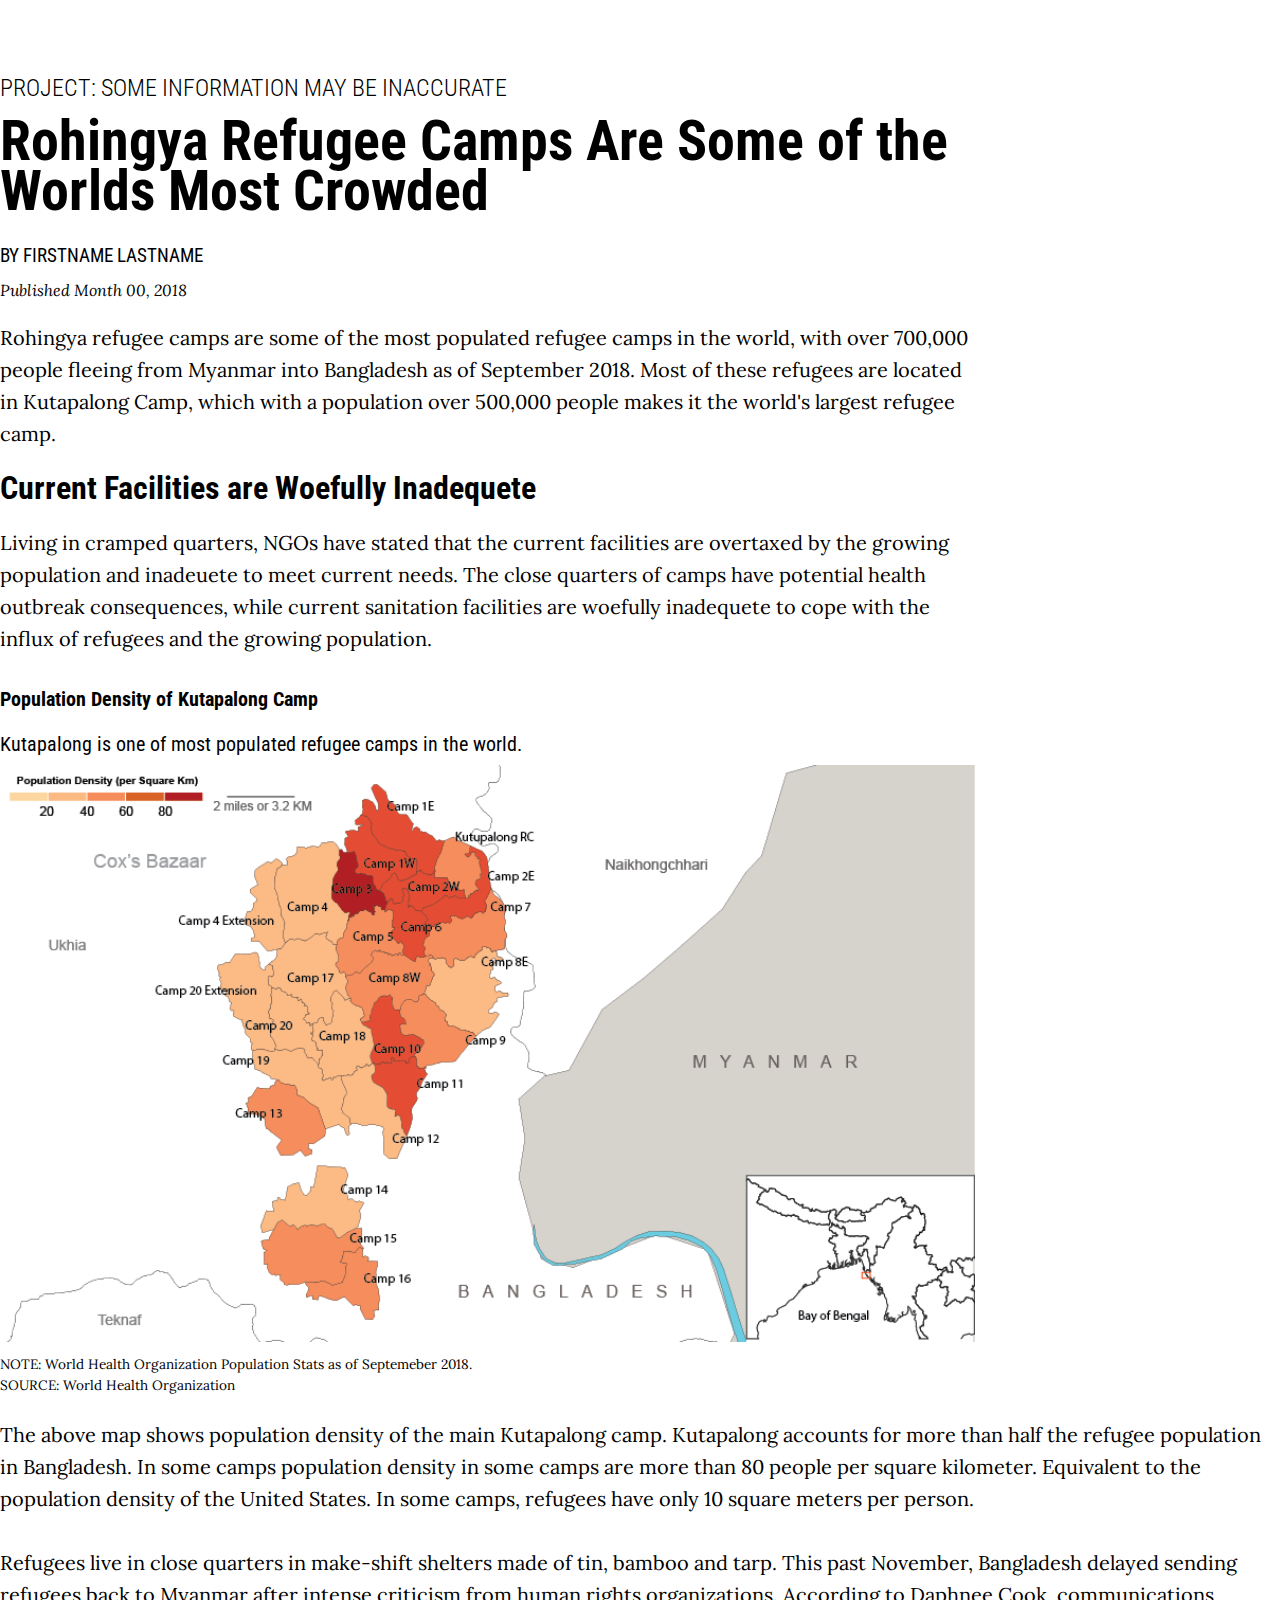
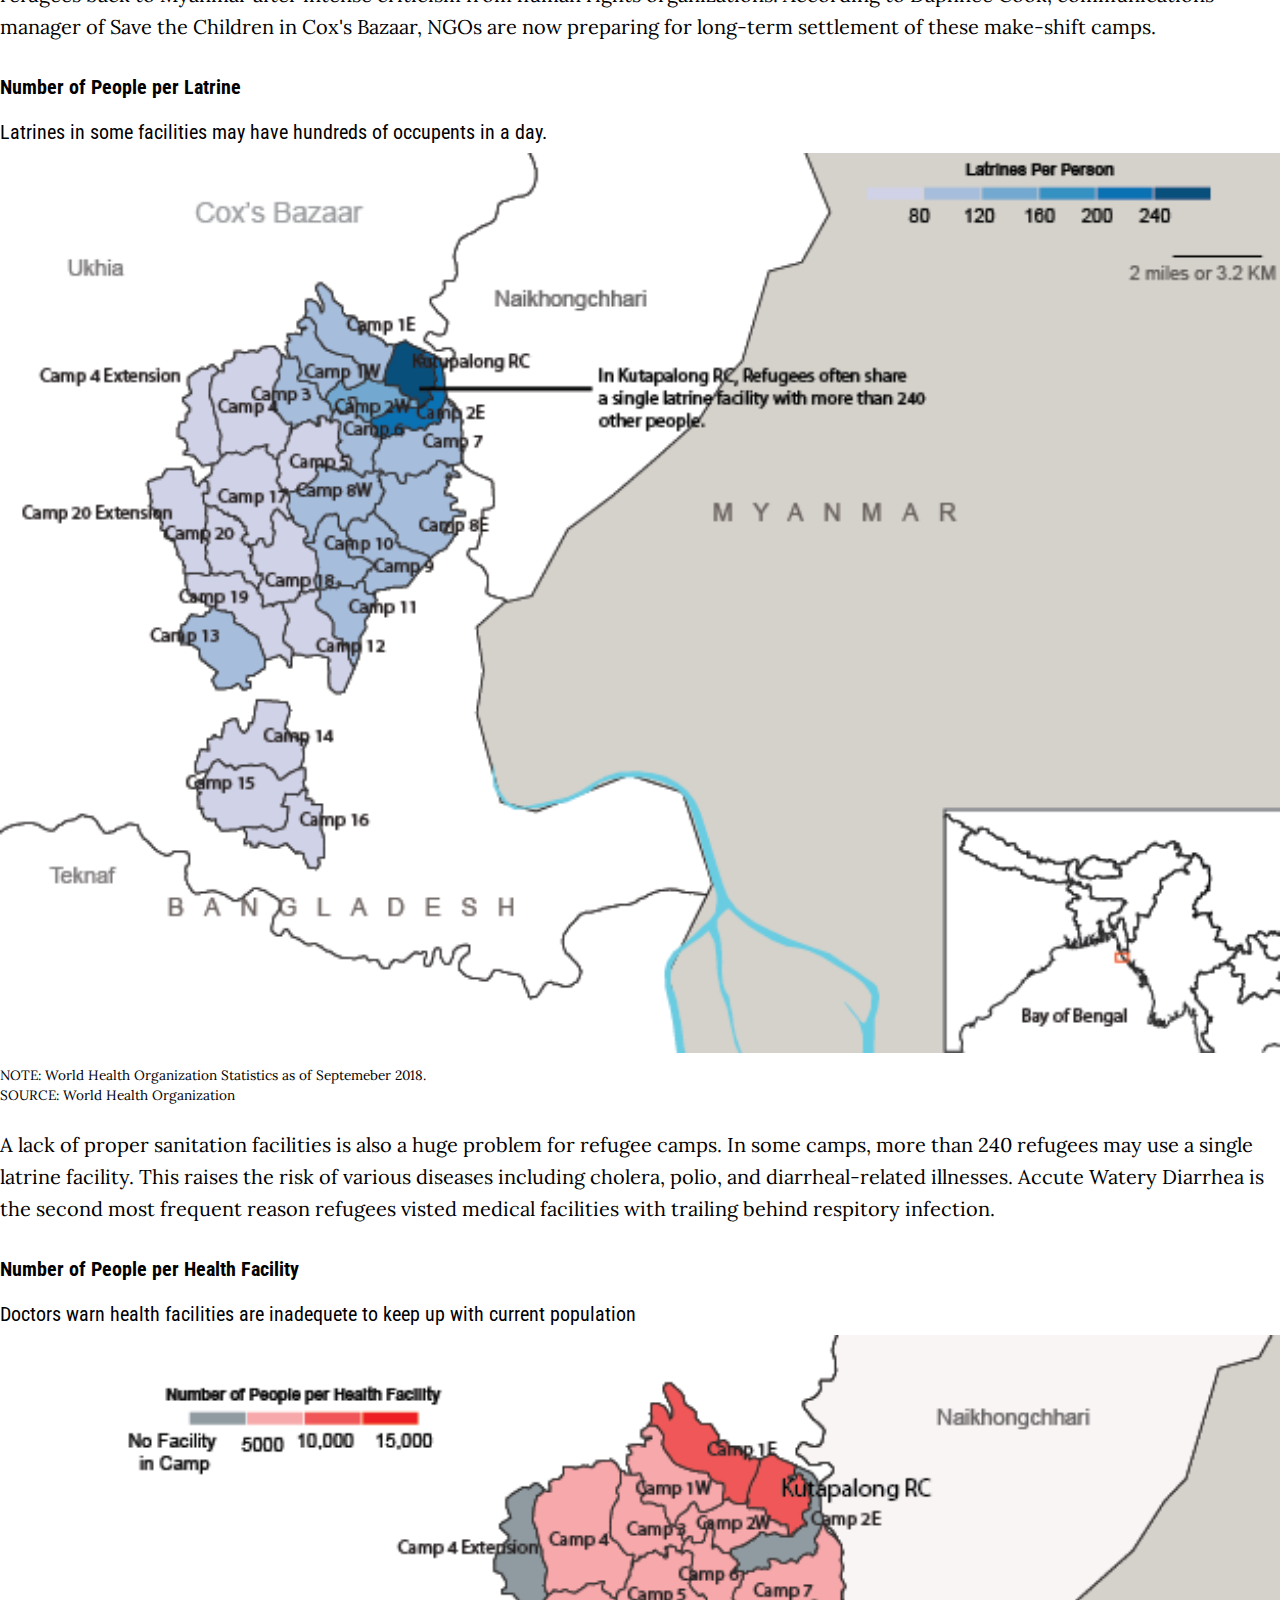
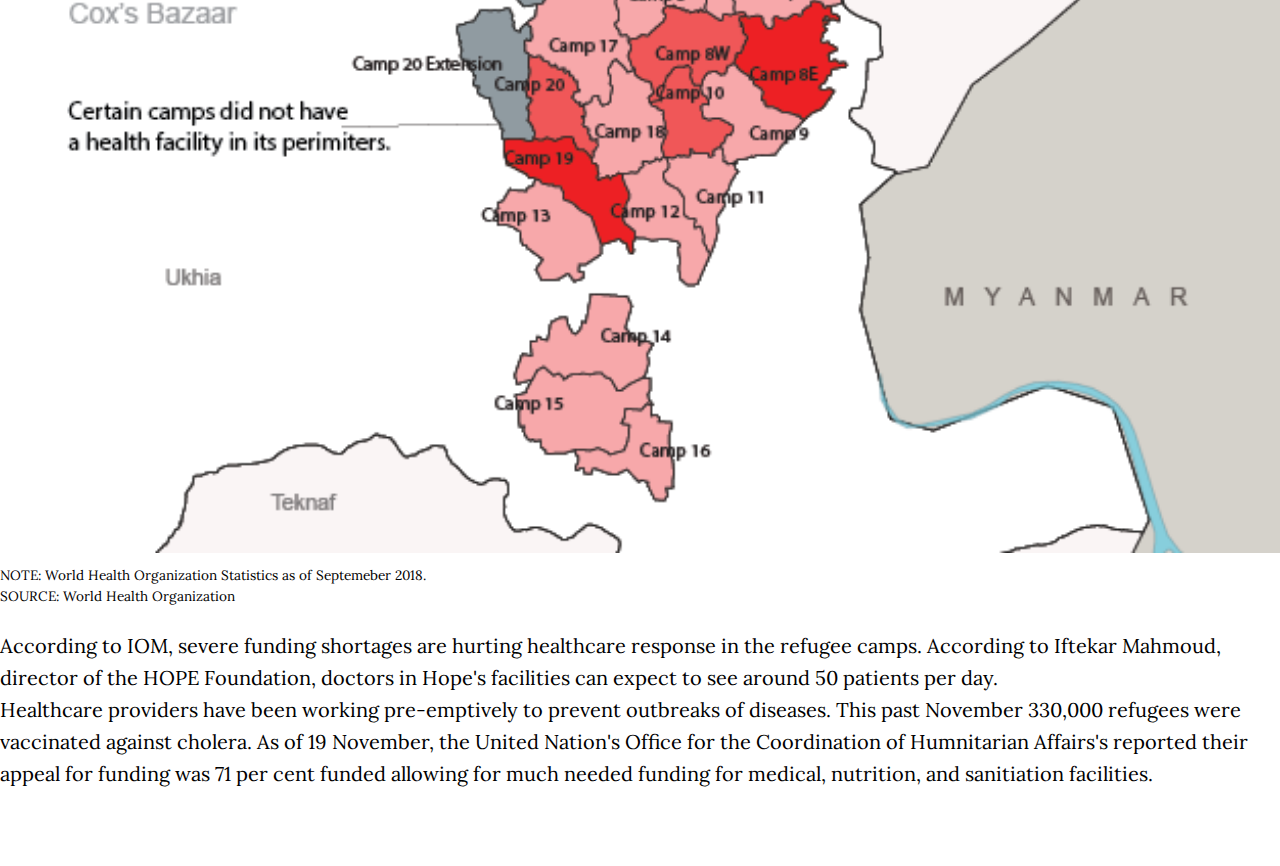
==== docs/index.html @ 8983d1df "update" ====
<!doctype html>
<html lang="en">
  <head>
    <!-- Required meta tags -->
    <meta charset="utf-8">
    <meta name="viewport" content="width=device-width, initial-scale=1, shrink-to-fit=no">
    <!-- Bootstrap CSS -->
    <link rel="stylesheet" href="https://stackpath.bootstrapcdn.com/bootstrap/4.1.1/css/bootstrap.min.css" integrity="sha384-WskhaSGFgHYWDcbwN70/dfYBj47jz9qbsMId/iRN3ewGhXQFZCSftd1LZCfmhktB" crossorigin="anonymous">
      
    <!-- Your CSS files -->
    <link rel="stylesheet" href="style/app.css">
    
    <!-- google fonts: Roboto Condensed(super-font) and Lora(sub-font) -->
    <link href="https://fonts.googleapis.com/css?family=Roboto+Condensed:300,400,700" rel="stylesheet">
    <link href="https://fonts.googleapis.com/css?family=Lora:400,400i,700" rel="stylesheet"> 

      
       
    <title>Lede page</title>
  </head>
    
  <body class="light-theme">
    <div class="container"><!-- start of the main container-->
        <div class="row justify-content-center"><!-- headline and intro -->
            <div class="col-lg-10 ">
                <p class="kicker super-font">PROJECT: SOME INFORMATION MAY BE INACCURATE</p>
                <h1 class="headline super-font">Rohingya Refugee Camps Are Some of the Worlds Most Crowded</h1>
                <p class="credit super-font">BY Firstname Lastname</p>
                <p class="date sub-font">Published Month 00, 2018</p>
                <p class="body-text sub-font">
                Rohingya refugee camps are some of the most populated refugee camps in the world, with over 700,000 people fleeing from Myanmar into Bangladesh as of September 2018. Most of these refugees are located in Kutapalong Camp, which with a population over 500,000 people makes it the world's largest refugee camp. 
                </p>
            </div>
        </div>
        
        
        
    
        

        <div class="row justify-content-center"><!-- headline and intro -->
            <div class="col-lg-10 ">
                <p class="subhead super-font">Current Facilities are Woefully Inadequete</p>
                <p class="body-text sub-font">
                Living in cramped quarters, NGOs have stated that the current facilities are overtaxed by the growing population and inadeuete to meet current needs. The close quarters of camps have potential health outbreak consequences, while current sanitation facilities are woefully inadequete to cope with the influx of refugees and the growing population. <br>
                </p>
            </div>
        </div>
<!-- start of one size C image -->


        <div class="row justify-content-center"> 
            <div class="col-md-10">
                <p class="label super-font">Population Density of Kutapalong Camp</p>
                <p class="label-text super-font">Kutapalong is one of most populated refugee camps in the world.</p>
            </div>
            <img class="image" src="./style/images/PopDensityMap_size_C.png" alt="image description">
        </div>
                <p class="note sub-font">NOTE: World Health Organization Population Stats as of Septemeber 2018. <br>
                SOURCE: World Health Organization
                </p>
            </div>
        </div>       
        <div class="row justify-content-center"><!-- headline and intro -->
            <div class="col-lg-10 ">
                <p class="body-text sub-font">
                The above map shows population density of the main Kutapalong camp. Kutapalong accounts for more than half the refugee population in Bangladesh. In some camps population density in some camps are more than 80 people per square kilometer. Equivalent to the population density of the United States. In some camps, refugees have only 10 square meters per person. <br>
                <br>
                Refugees live in close quarters in make-shift shelters made of tin, bamboo and tarp. This past November, Bangladesh delayed sending refugees back to Myanmar after intense criticism from human rights organizations. According to Daphnee Cook, communications manager of Save the Children in Cox's Bazaar, NGOs are now preparing for long-term settlement of these make-shift camps. 
                </p>
            </div>
        </div>
        



    
<!-- start of one size B image -->
        <div class="row justify-content-center"> <!-- labels/deszcriptions and three charts for mobile -->
            <div class="col-md-10"><!-- left -->
                <p class="label super-font">Number of People per Latrine</p>
                <p class="label-text super-font"> Latrines in some facilities may have hundreds of occupents in a day. </p>
                <img class="image" src="./style/images/LatrineDensity_size_B.png" alt="image description">
                <p class="note sub-font">NOTE: World Health Organization Statistics as of Septemeber 2018. <br>
                SOURCE: World Health Organization
                </p>
            </div>
        </div>
<!-- end of one size B image -->


        <div class="row justify-content-center"><!-- headline and intro -->
            <div class="col-lg-10 ">
                <p class="body-text sub-font">
                 A lack of proper sanitation facilities is also a huge problem for refugee camps. In some camps, more than 240 refugees may use a single latrine facility. This raises the risk of various diseases including cholera, polio, and diarrheal-related illnesses. Accute Watery Diarrhea is the second most frequent reason refugees visted medical facilities with trailing behind respitory infection.  <br>
                </p>
            </div>
        </div>



    
<!-- start of one size B image -->
        <div class="row justify-content-center"> <!-- labels/deszcriptions and three charts for mobile -->
            <div class="col-md-10"><!-- left -->
                <p class="label super-font">Number of People per Health Facility</p>
                <p class="label-text super-font"> Doctors warn health facilities are inadequete to keep up with current population </p>
                <img class="image" src="./style/images/healthdensity_size_B.png" alt="image description">
                <p class="note sub-font">NOTE: World Health Organization Statistics as of Septemeber 2018. <br>
                SOURCE: World Health Organization
                </p>
            </div>
        </div>
<!-- end of one size B image -->


        <div class="row justify-content-center"><!-- headline and intro -->
            <div class="col-lg-10 ">
                <p class="body-text sub-font">
                According to IOM, severe funding shortages are hurting healthcare response in the refugee camps. According to Iftekar Mahmoud, director of the HOPE Foundation, doctors in Hope's facilities can expect to see around 50 patients per day. <br>
                Healthcare providers have been working pre-emptively to prevent outbreaks of diseases. This past November 330,000 refugees were vaccinated against cholera.  As of 19 November, the United Nation's Office for the Coordination of Humnitarian Affairs's reported their appeal for funding was 71 per cent funded allowing for much needed funding for medical, nutrition, and sanitiation facilities. 
                </p>
            </div>
        </div>



        
        
        
        

        
        <div class="row justify-content-center"><!-- headline and intro -->
        <div class="col-lg-10 ">
            <p class="body-text sub-font">
                <br>

            </p>
        </div>
        
        
        
        
        
      </div><!-- end of the main container-->
   
        

      
      
    <!-- Optional JavaScript -->
    <!-- jQuery first, then Popper.js, then Bootstrap JS -->
    <script src="https://code.jquery.com/jquery-3.3.1.slim.min.js" integrity="sha384-q8i/X+965DzO0rT7abK41JStQIAqVgRVzpbzo5smXKp4YfRvH+8abtTE1Pi6jizo" crossorigin="anonymous"></script>
    <script src="https://cdnjs.cloudflare.com/ajax/libs/popper.js/1.14.3/umd/popper.min.js" integrity="sha384-ZMP7rVo3mIykV+2+9J3UJ46jBk0WLaUAdn689aCwoqbBJiSnjAK/l8WvCWPIPm49" crossorigin="anonymous"></script>
    <script src="https://stackpath.bootstrapcdn.com/bootstrap/4.1.1/js/bootstrap.min.js" integrity="sha384-smHYKdLADwkXOn1EmN1qk/HfnUcbVRZyYmZ4qpPea6sjB/pTJ0euyQp0Mk8ck+5T" crossorigin="anonymous"></script>
  </body>
</html>
---- docs/style/app.css ----
body {
    padding-top:60px;
    margin: auto;
}


/* choose a light or dark theme to add to the body tag. */
.dark-theme {
    background-color: #181414;
    color: #fcfbfb;   
}
.light-theme {
    background-color: white;
    color: black;    
}

.container {
        max-width: 975px;
}

/* ******** */

.image {
    width: 100%;
}



/*
super-font
.headline
.kicker
.subhead
.label
.label-text
.credit

sub-font
.date
.body-text
.note
*/



.super-font {
    font-family: 'Roboto Condensed', sans-serif;
}
.sub-font {
    font-family: 'Lora', serif;
}



.headline {
    font-size: 3.5rem;
    line-height: 0.9;
    margin-bottom: 0.25rem;
    margin-top: 1rem;
    font-weight: 700;
}

.body-text {
    font-size: 1.25rem;
    line-height: 1.6;
    margin-top: 1.5rem;

}

.kicker {
    font-size: 1.5rem;
    line-height: 1;
    margin-bottom: 0.5rem;
    margin-top: 1rem;
    font-weight: 300;
    text-transform: uppercase;
}

.credit  {
    font-size: 1.2rem;
    line-height: 0.75;
    margin-top: 2rem;
    font-weight: 400;
    text-transform: uppercase;
}

.date {
    font-size: 1rem;
    line-height: 1;
    margin-top: 0.25;
    font-weight: 400;
    font-style: italic;
}

.subhead {
    font-size: 2rem;
    line-height: 0.9;
    margin-bottom: 0.5rem;
    margin-top: 1.5rem;
    font-weight: 700;
}

.label {
    font-size: 1.25rem;
    line-height: 1.25;
    margin-top: 2rem;
    margin-bottom: 0.5rem;
    font-weight: 700;
}

.label-text {
    font-size: 1.25rem;
    line-height: 1.25;
    margin-bottom: 0.5rem;
    font-weight: 400;
}

.note {
    font-size: 0.85rem;
    line-height: 1.5;
    margin-top: 0.5rem;
    margin-bottom: 1.25rem;
    font-weight: 400;
}
.caption  {
    font-size: 1rem;
    line-height: 1.2;
    margin-top: 0.5rem;
    margin-bottom: 2rem;
    font-weight: 400;
}
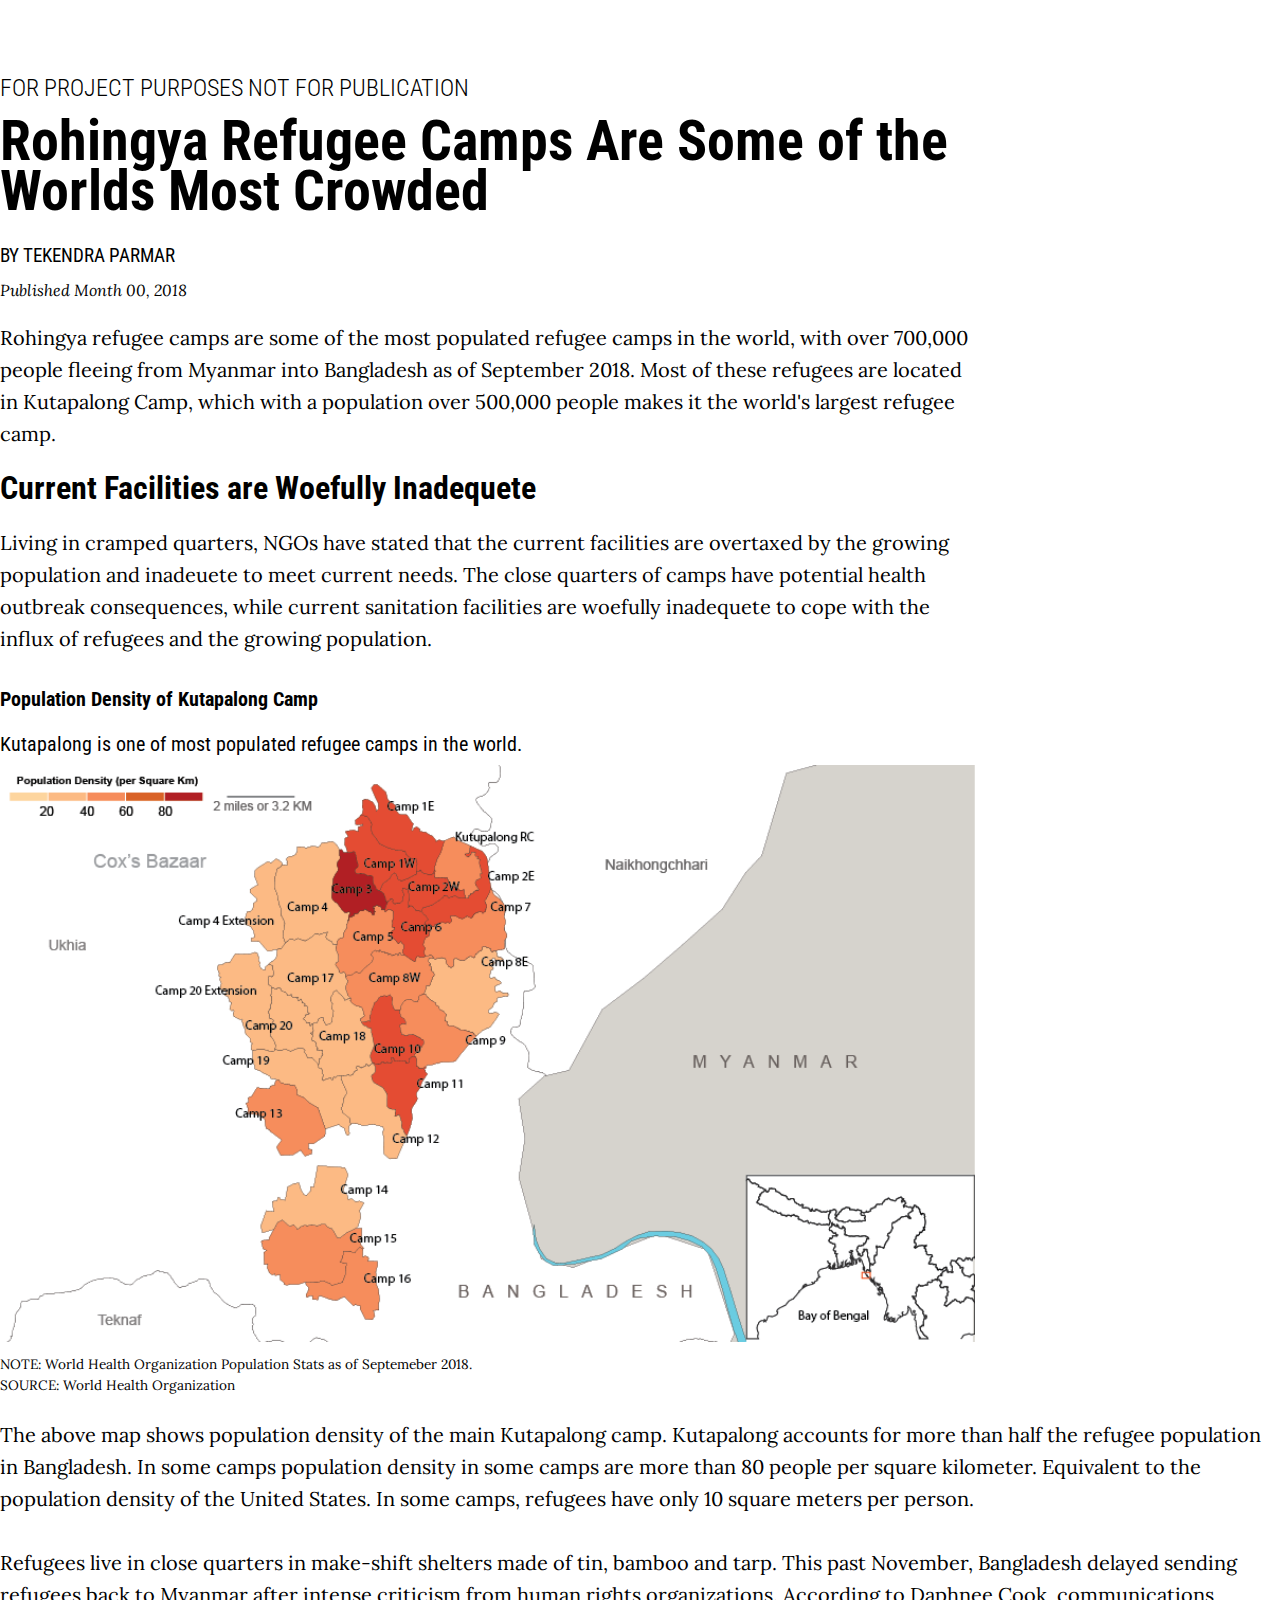
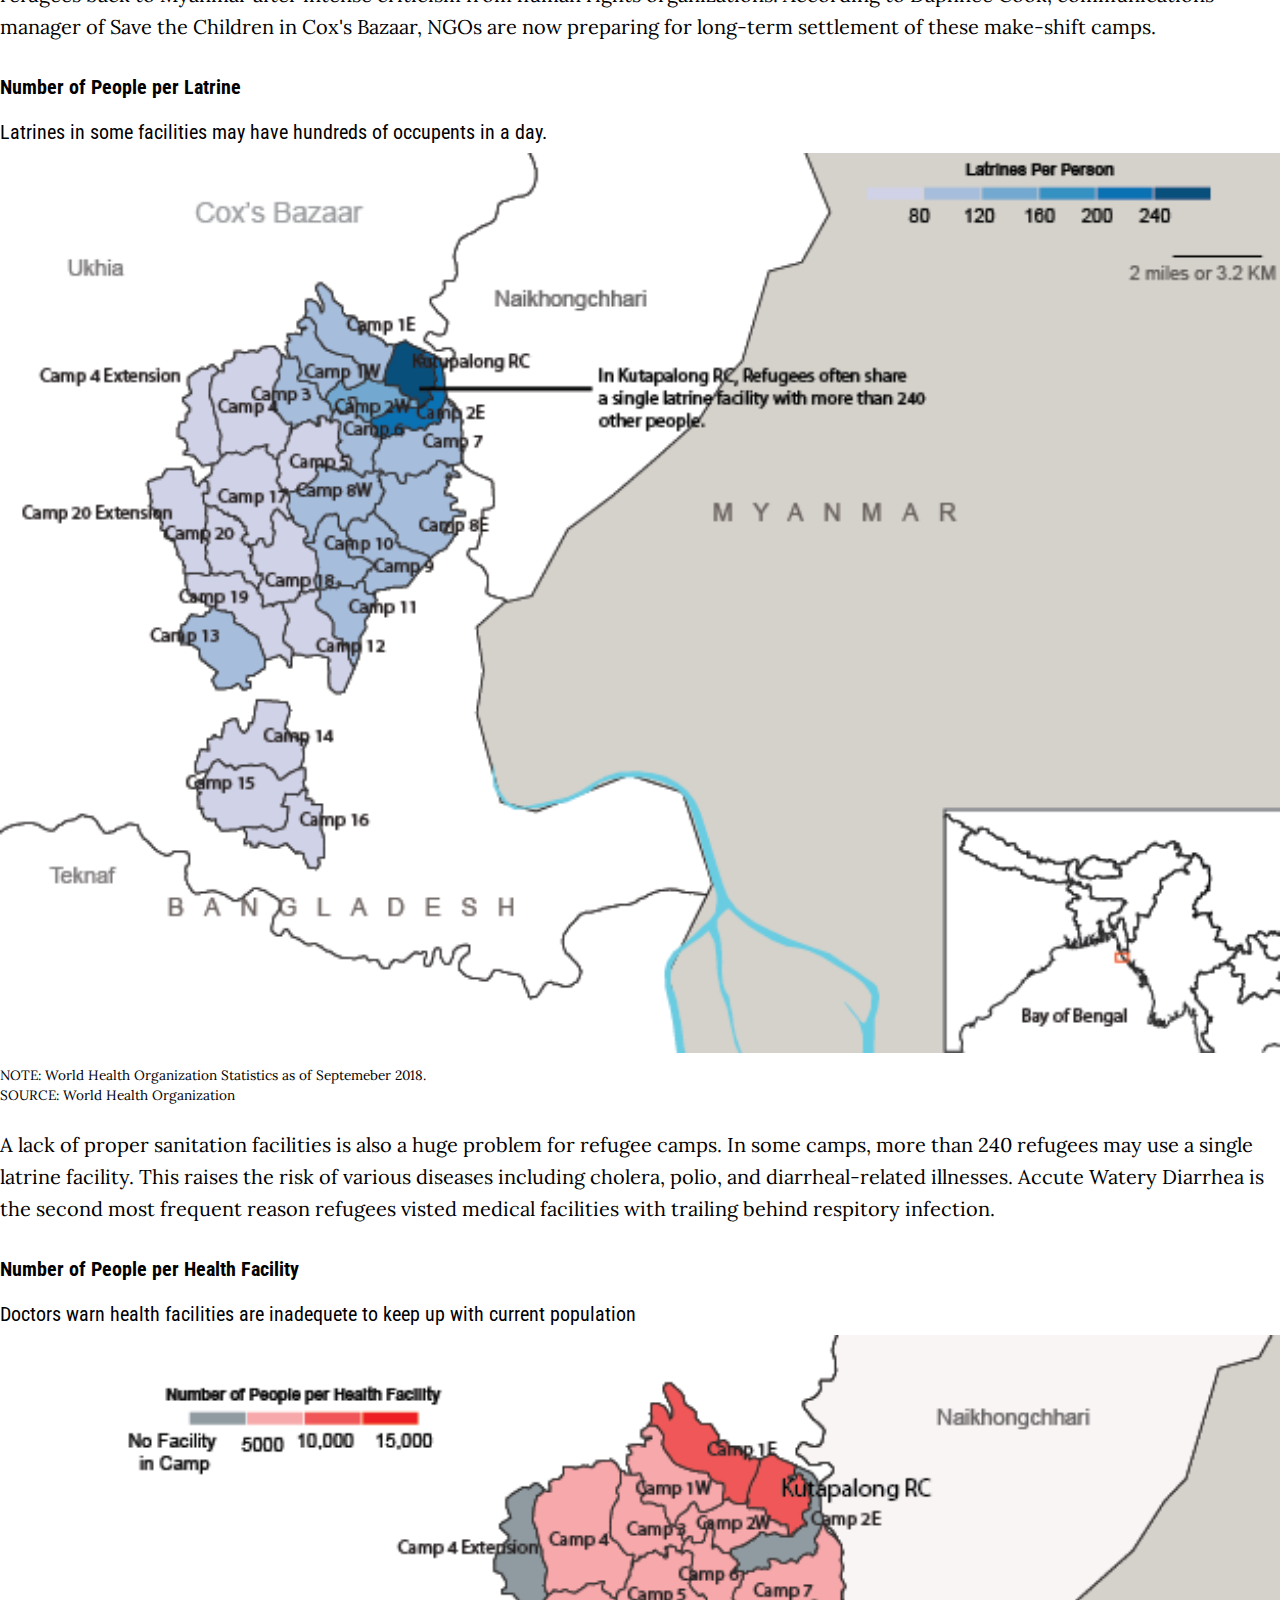
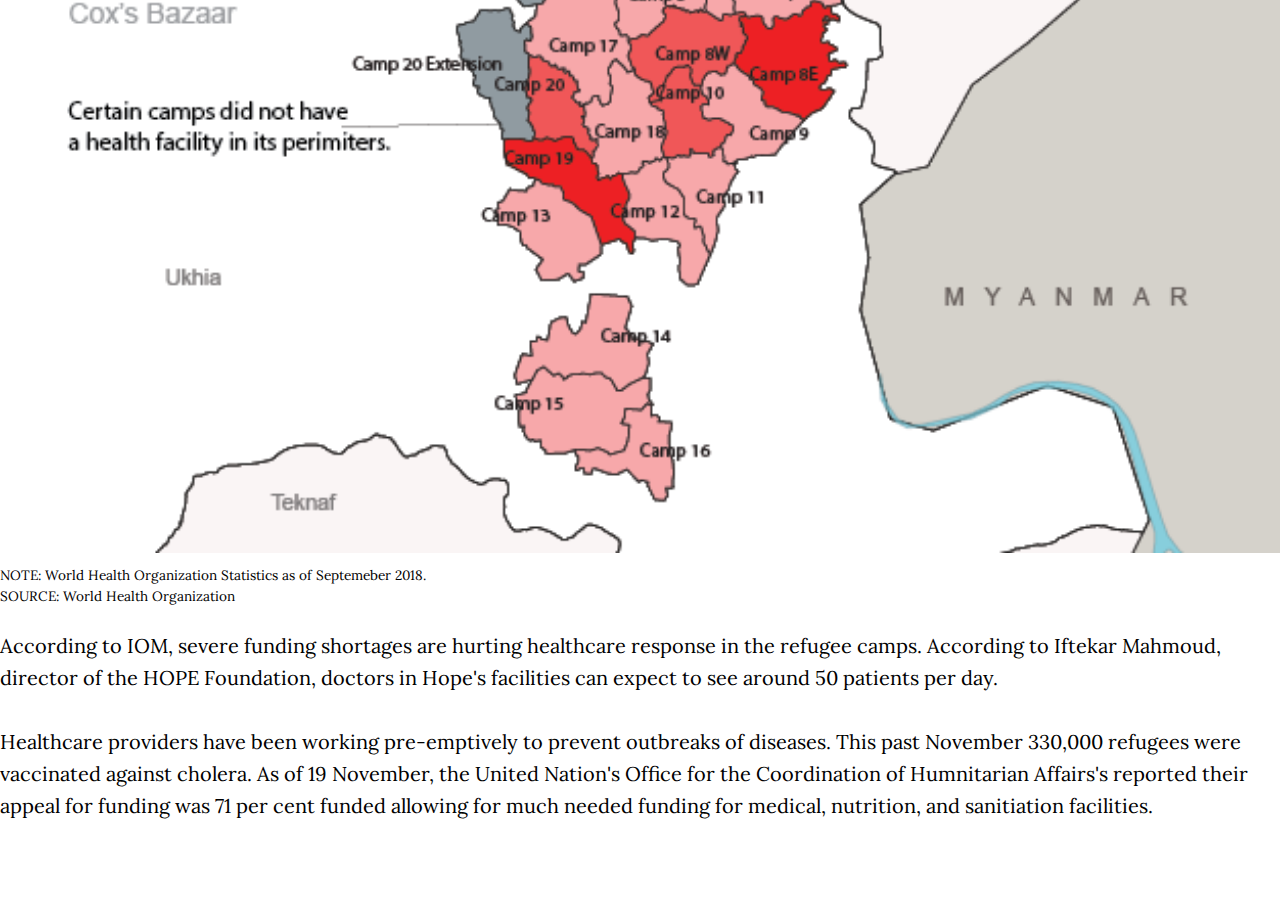
==== commit 57eb6e6b: "update" ====
--- a/docs/index.html
+++ b/docs/index.html
@@ -23,9 +23,9 @@
     <div class="container"><!-- start of the main container-->
         <div class="row justify-content-center"><!-- headline and intro -->
             <div class="col-lg-10 ">
-                <p class="kicker super-font">PROJECT: SOME INFORMATION MAY BE INACCURATE</p>
+                <p class="kicker super-font">FOR PROJECT PURPOSES NOT FOR PUBLICATION</p>
                 <h1 class="headline super-font">Rohingya Refugee Camps Are Some of the Worlds Most Crowded</h1>
-                <p class="credit super-font">BY Firstname Lastname</p>
+                <p class="credit super-font">BY Tekendra Parmar</p>
                 <p class="date sub-font">Published Month 00, 2018</p>
                 <p class="body-text sub-font">
                 Rohingya refugee camps are some of the most populated refugee camps in the world, with over 700,000 people fleeing from Myanmar into Bangladesh as of September 2018. Most of these refugees are located in Kutapalong Camp, which with a population over 500,000 people makes it the world's largest refugee camp. 
@@ -117,7 +117,9 @@
         <div class="row justify-content-center"><!-- headline and intro -->
             <div class="col-lg-10 ">
                 <p class="body-text sub-font">
-                According to IOM, severe funding shortages are hurting healthcare response in the refugee camps. According to Iftekar Mahmoud, director of the HOPE Foundation, doctors in Hope's facilities can expect to see around 50 patients per day. <br>
+                According to IOM, severe funding shortages are hurting healthcare response in the refugee camps. According to Iftekar Mahmoud, director of the HOPE Foundation, doctors in Hope's facilities can expect to see around 50 patients per day.
+                <br>
+                </br>
                 Healthcare providers have been working pre-emptively to prevent outbreaks of diseases. This past November 330,000 refugees were vaccinated against cholera.  As of 19 November, the United Nation's Office for the Coordination of Humnitarian Affairs's reported their appeal for funding was 71 per cent funded allowing for much needed funding for medical, nutrition, and sanitiation facilities. 
                 </p>
             </div>
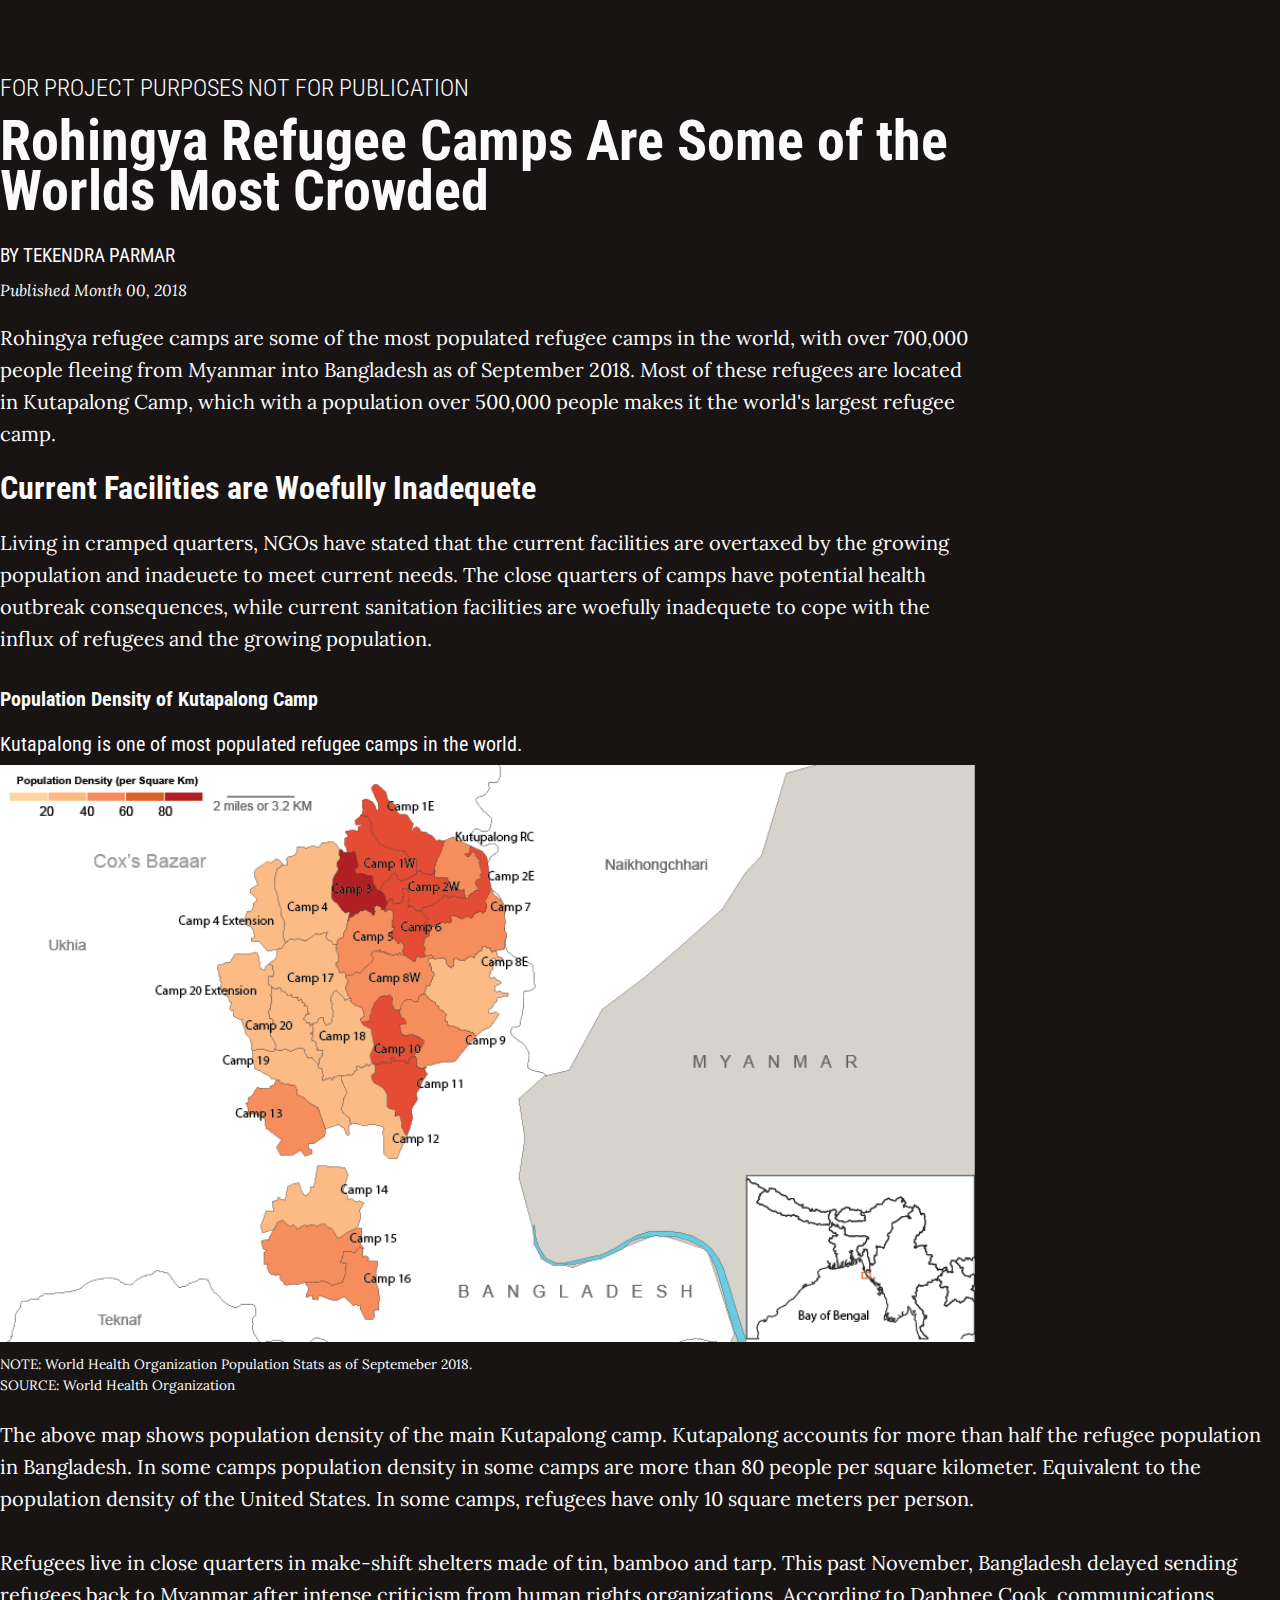
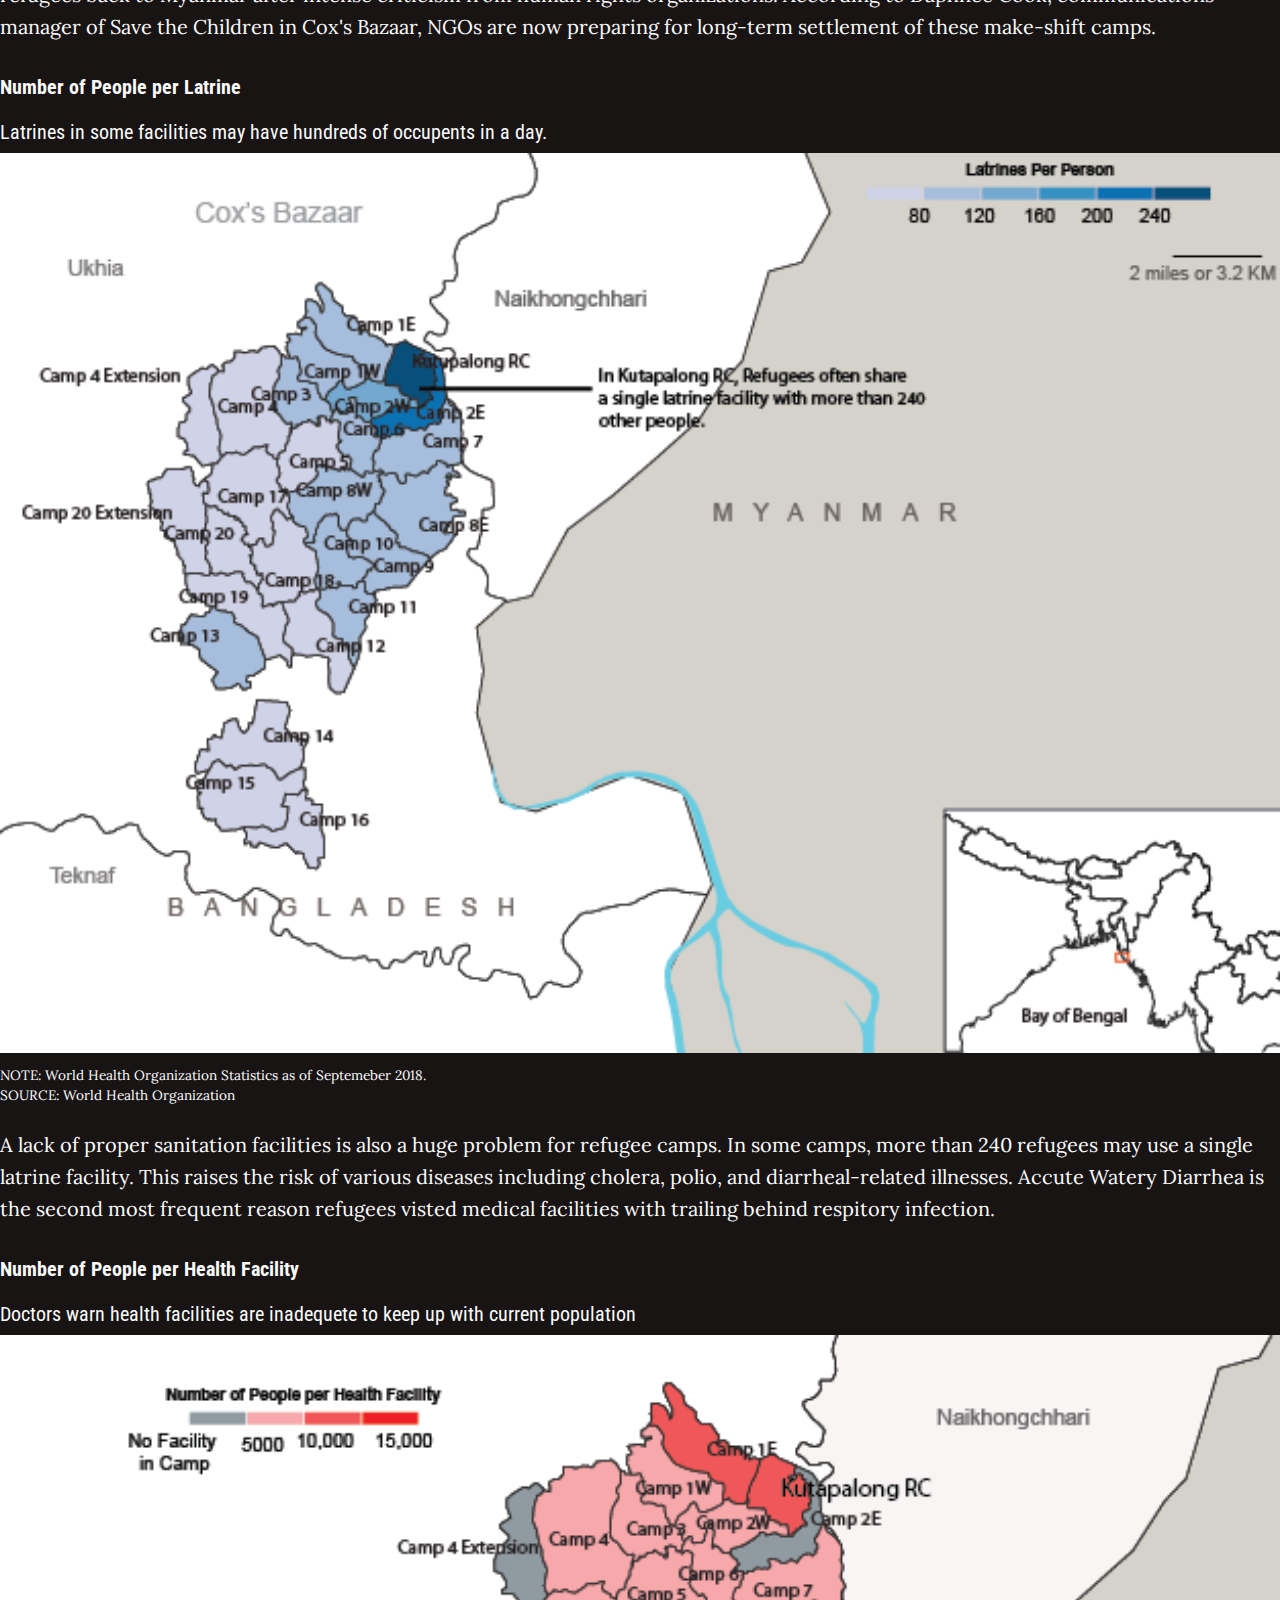
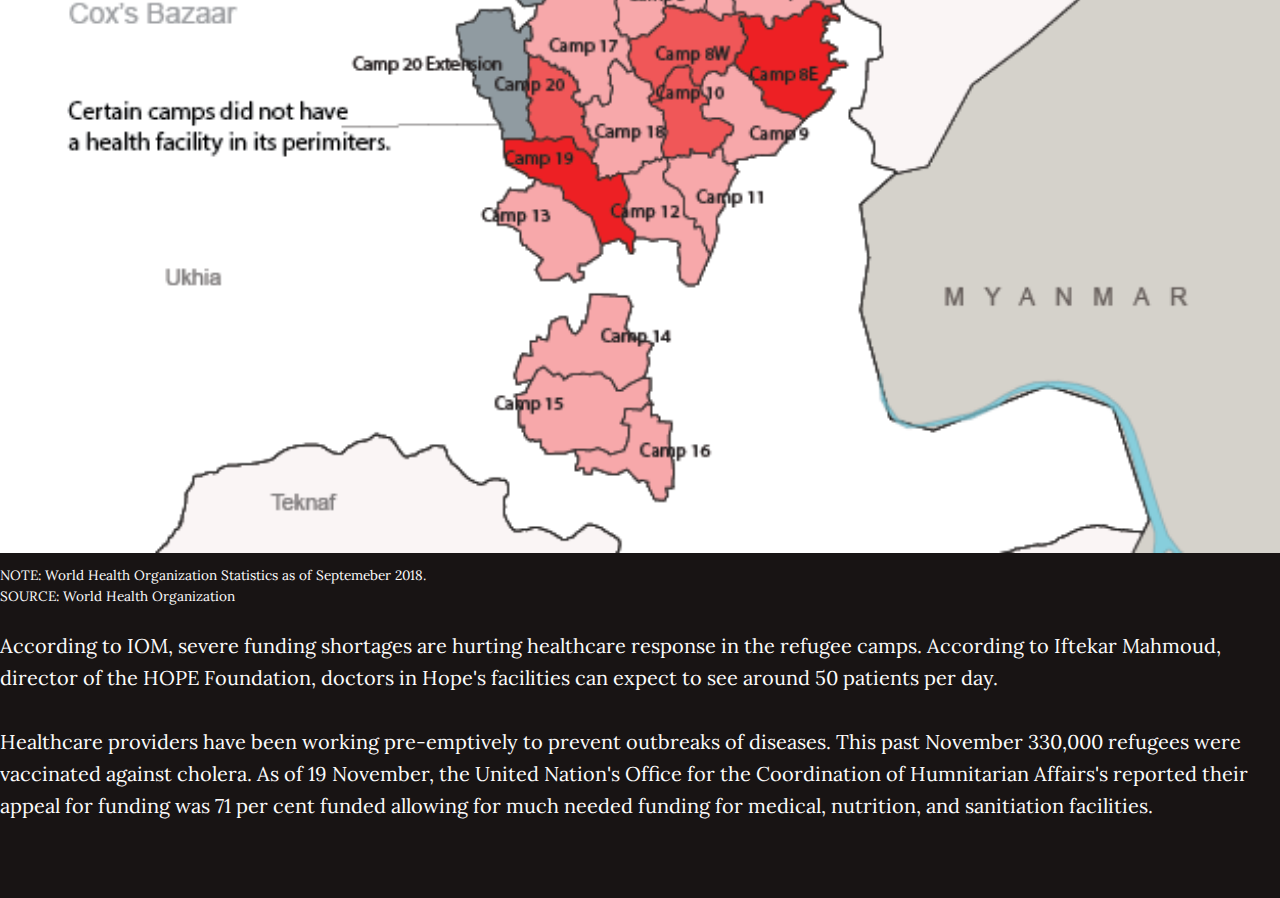
==== commit aa527492: "update" ====
--- a/docs/index.html
+++ b/docs/index.html
@@ -19,7 +19,7 @@
     <title>Lede page</title>
   </head>
     
-  <body class="light-theme">
+  <body class="dark-theme">
     <div class="container"><!-- start of the main container-->
         <div class="row justify-content-center"><!-- headline and intro -->
             <div class="col-lg-10 ">
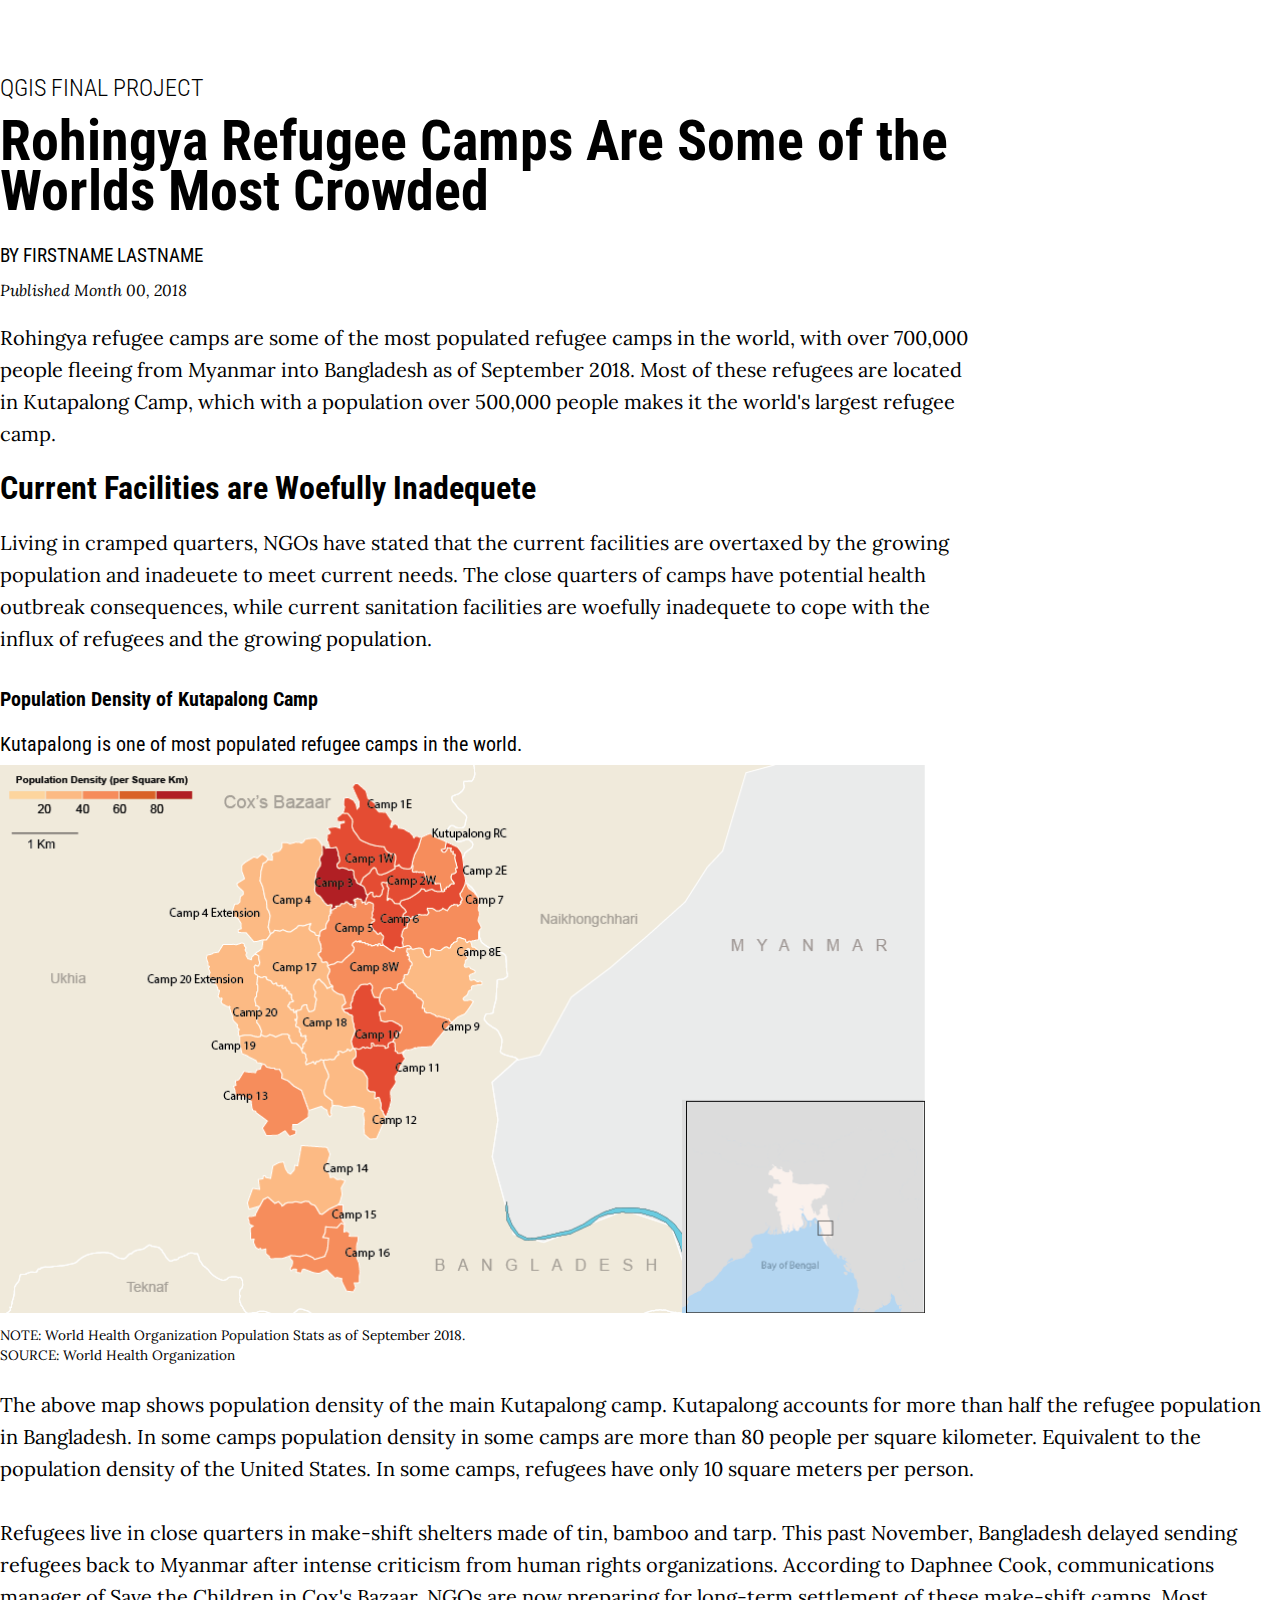
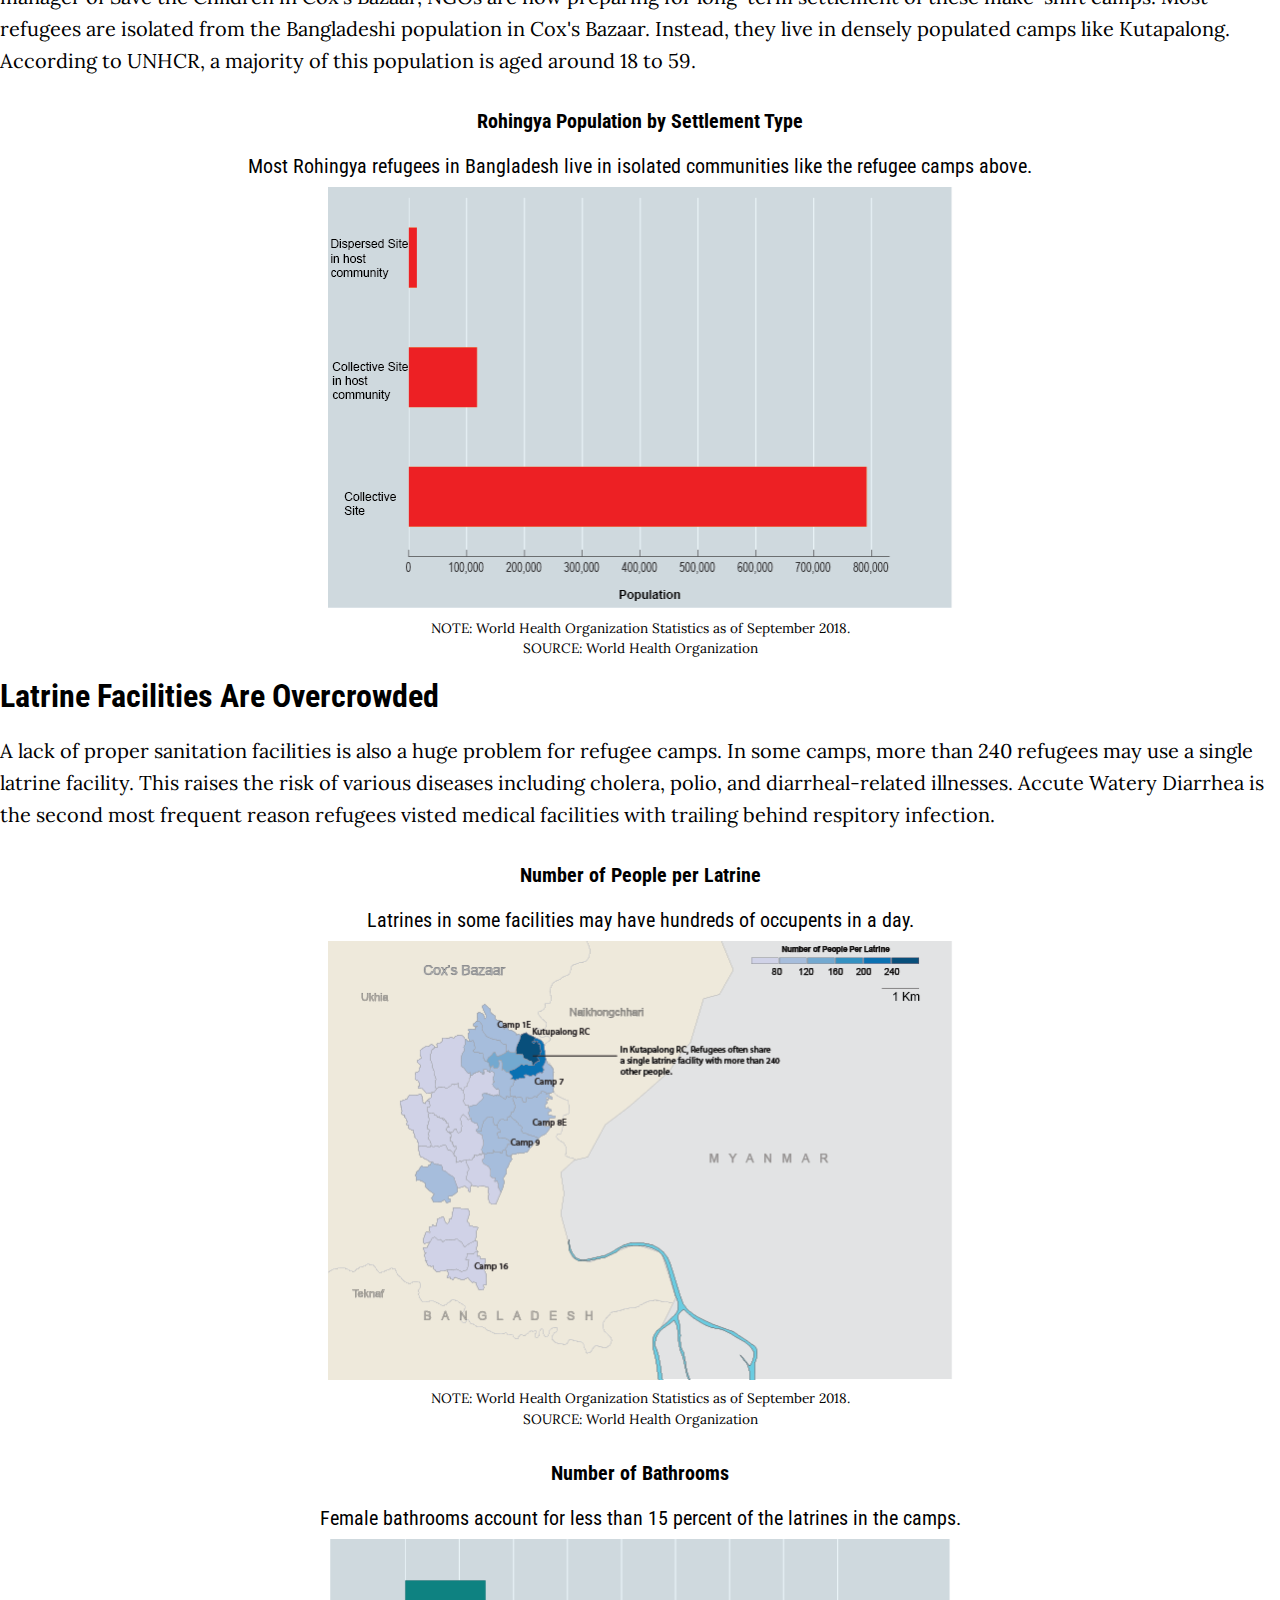
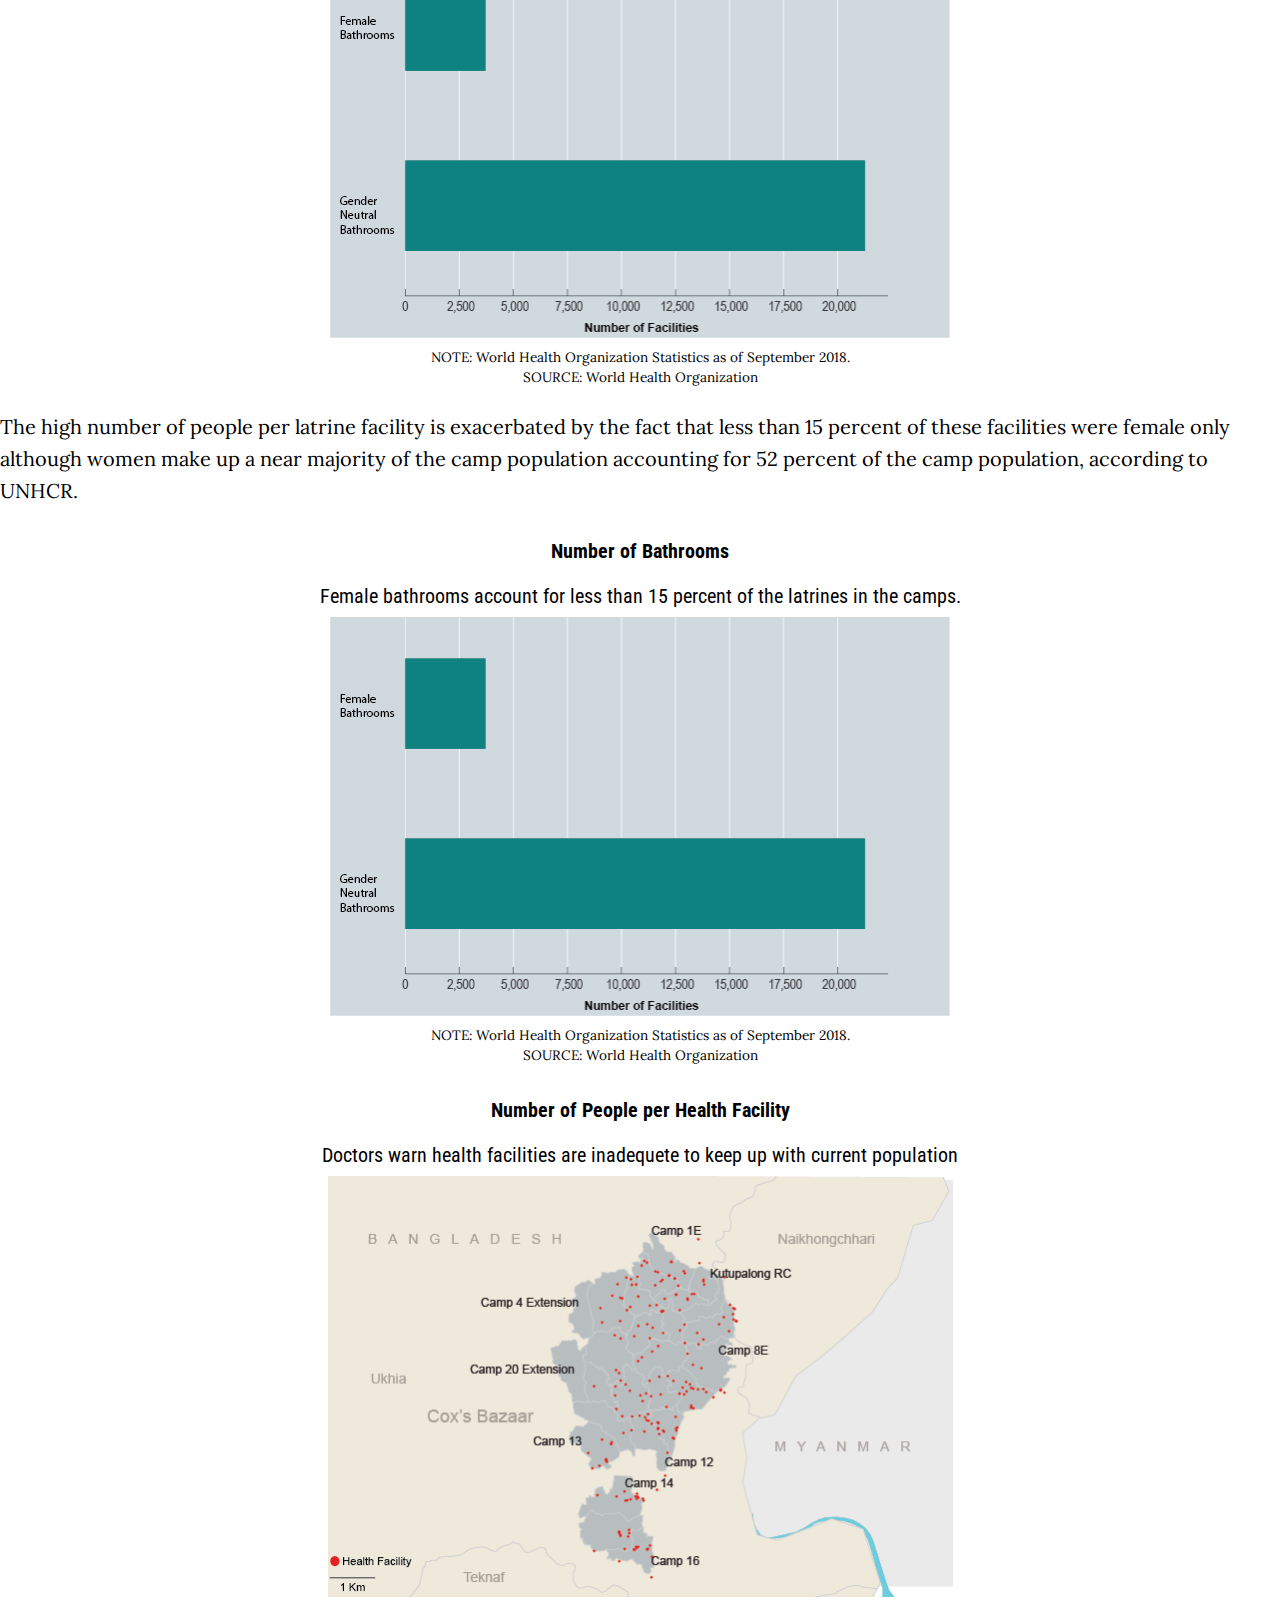
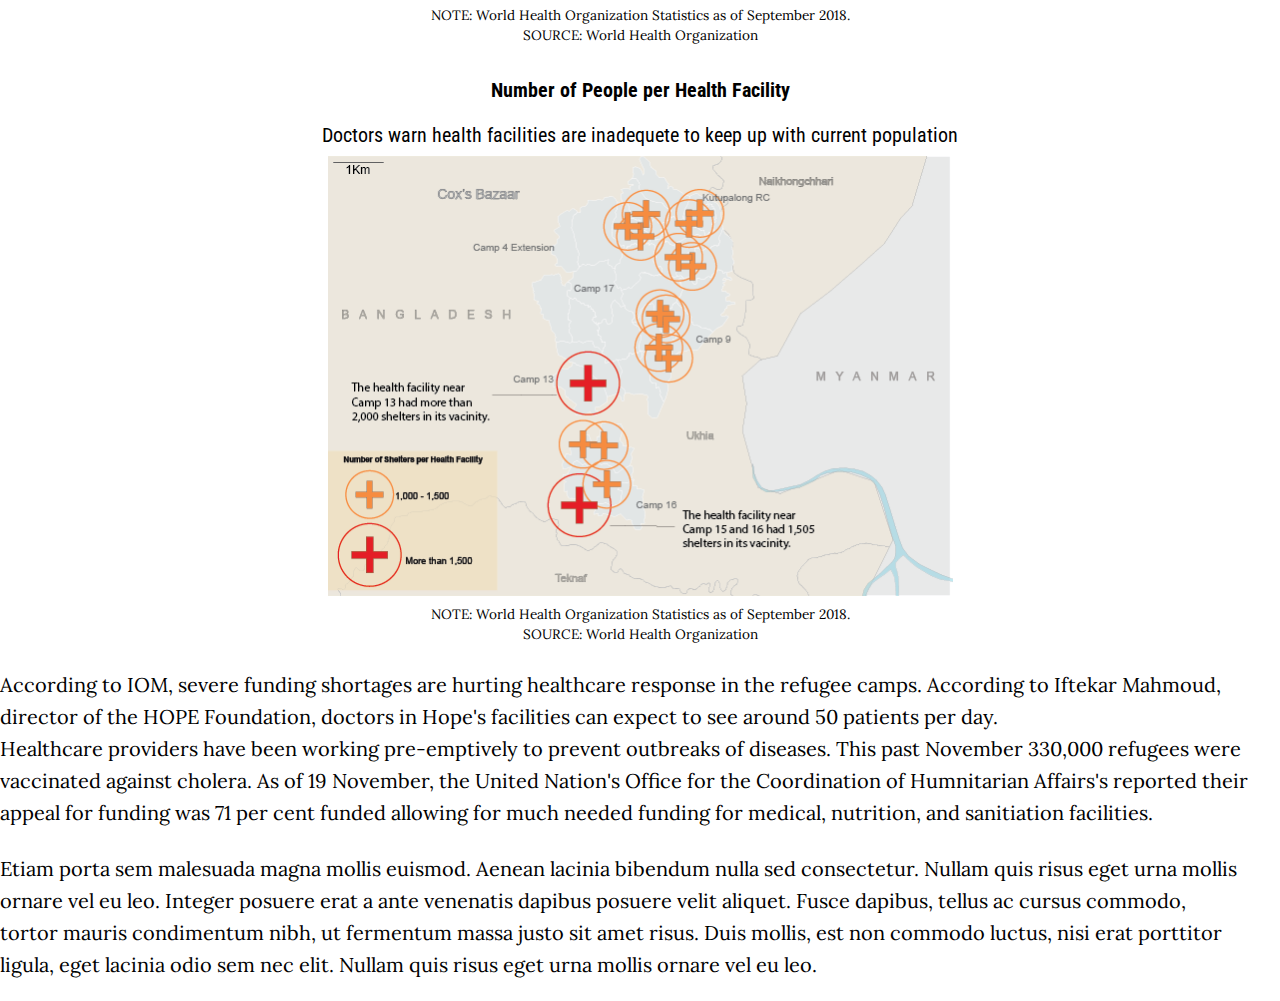
==== commit e28ec3db: "upload" ====
--- a/docs/index.html
+++ b/docs/index.html
@@ -1,4 +1,7 @@
 <!doctype html>
+
+
+
 <html lang="en">
   <head>
     <!-- Required meta tags -->
@@ -19,13 +22,13 @@
     <title>Lede page</title>
   </head>
     
-  <body class="dark-theme">
+  <body class="light-theme">
     <div class="container"><!-- start of the main container-->
         <div class="row justify-content-center"><!-- headline and intro -->
             <div class="col-lg-10 ">
-                <p class="kicker super-font">FOR PROJECT PURPOSES NOT FOR PUBLICATION</p>
+                <p class="kicker super-font">QGIS FINAL PROJECT</p>
                 <h1 class="headline super-font">Rohingya Refugee Camps Are Some of the Worlds Most Crowded</h1>
-                <p class="credit super-font">BY Tekendra Parmar</p>
+                <p class="credit super-font">BY Firstname Lastname</p>
                 <p class="date sub-font">Published Month 00, 2018</p>
                 <p class="body-text sub-font">
                 Rohingya refugee camps are some of the most populated refugee camps in the world, with over 700,000 people fleeing from Myanmar into Bangladesh as of September 2018. Most of these refugees are located in Kutapalong Camp, which with a population over 500,000 people makes it the world's largest refugee camp. 
@@ -51,12 +54,12 @@
 
         <div class="row justify-content-center"> 
             <div class="col-md-10">
-                <p class="label super-font">Population Density of Kutapalong Camp</p>
-                <p class="label-text super-font">Kutapalong is one of most populated refugee camps in the world.</p>
-            </div>
-            <img class="image" src="./style/images/PopDensityMap_size_C.png" alt="image description">
-        </div>
-                <p class="note sub-font">NOTE: World Health Organization Population Stats as of Septemeber 2018. <br>
+                <p class="label1 super-font">Population Density of Kutapalong Camp</p>
+                <p class="label-text1 super-font">Kutapalong is one of most populated refugee camps in the world.</p>
+            </div>
+            <img class="image1" src="style/images/PopulationDensityFinal_size_C.png" alt="image description">
+        </div>
+                <p class="note1 sub-font">NOTE: World Health Organization Population Stats as of September 2018. <br>
                 SOURCE: World Health Organization
                 </p>
             </div>
@@ -66,60 +69,124 @@
                 <p class="body-text sub-font">
                 The above map shows population density of the main Kutapalong camp. Kutapalong accounts for more than half the refugee population in Bangladesh. In some camps population density in some camps are more than 80 people per square kilometer. Equivalent to the population density of the United States. In some camps, refugees have only 10 square meters per person. <br>
                 <br>
-                Refugees live in close quarters in make-shift shelters made of tin, bamboo and tarp. This past November, Bangladesh delayed sending refugees back to Myanmar after intense criticism from human rights organizations. According to Daphnee Cook, communications manager of Save the Children in Cox's Bazaar, NGOs are now preparing for long-term settlement of these make-shift camps. 
-                </p>
-            </div>
-        </div>
-        
-
-
-
-    
+                Refugees live in close quarters in make-shift shelters made of tin, bamboo and tarp. This past November, Bangladesh delayed sending refugees back to Myanmar after intense criticism from human rights organizations. According to Daphnee Cook, communications manager of Save the Children in Cox's Bazaar, NGOs are now preparing for long-term settlement of these make-shift camps. Most refugees are isolated from the Bangladeshi population in Cox's Bazaar. Instead, they live in densely populated camps like Kutapalong. According to UNHCR, a majority of this population is aged around 18 to 59. 
+                </p>
+            </div>
+        </div>
+        
+
 <!-- start of one size B image -->
         <div class="row justify-content-center"> <!-- labels/deszcriptions and three charts for mobile -->
             <div class="col-md-10"><!-- left -->
+                <p class="label super-font">Rohingya Population by Settlement Type</p>
+                <p class="label-text super-font"> Most Rohingya refugees in Bangladesh live in isolated communities like the refugee camps above.</p>
+                <img class="image" src="style/images/PopulationChart_size_B.png" alt="image description">
+                <p class="note sub-font">NOTE: World Health Organization Statistics as of September 2018. <br>
+                SOURCE: World Health Organization
+                </p>
+            </div>
+        </div>
+<!-- end of one size B image -->
+
+
+
+        <div class="row justify-content-center"><!-- headline and intro -->
+            <div class="col-lg-10 ">
+                <p class="subhead super-font">Latrine Facilities Are Overcrowded</p>                
+
+                <p class="body-text sub-font">
+                 A lack of proper sanitation facilities is also a huge problem for refugee camps. In some camps, more than 240 refugees may use a single latrine facility. This raises the risk of various diseases including cholera, polio, and diarrheal-related illnesses. Accute Watery Diarrhea is the second most frequent reason refugees visted medical facilities with trailing behind respitory infection.  <br>
+                </p>
+            </div>
+        </div> 
+
+
+
+<!-- start of two size B image -->
+<div class = "row>
+        <div class="row justify-content-center"> <!-- labels/deszcriptions and three charts for mobile -->
+            <div class= "col-12 col-md-6">
                 <p class="label super-font">Number of People per Latrine</p>
                 <p class="label-text super-font"> Latrines in some facilities may have hundreds of occupents in a day. </p>
-                <img class="image" src="./style/images/LatrineDensity_size_B.png" alt="image description">
-                <p class="note sub-font">NOTE: World Health Organization Statistics as of Septemeber 2018. <br>
-                SOURCE: World Health Organization
-                </p>
-            </div>
-        </div>
-<!-- end of one size B image -->
-
-
-        <div class="row justify-content-center"><!-- headline and intro -->
-            <div class="col-lg-10 ">
-                <p class="body-text sub-font">
-                 A lack of proper sanitation facilities is also a huge problem for refugee camps. In some camps, more than 240 refugees may use a single latrine facility. This raises the risk of various diseases including cholera, polio, and diarrheal-related illnesses. Accute Watery Diarrhea is the second most frequent reason refugees visted medical facilities with trailing behind respitory infection.  <br>
-                </p>
-            </div>
-        </div>
-
-
-
-    
+                <img class="image" src="style/images/LatrineDensityFinal_size_B.png" alt="image description">
+                <p class="note sub-font">NOTE: World Health Organization Statistics as of September 2018. <br>
+                SOURCE: World Health Organization
+                </p>
+            </div>
+        </div>
+
+        <div class="row justify-content-center"> <!-- labels/deszcriptions and three charts for mobile -->
+            <div class = "col-1w col-md-7">
+                <p class="label super-font">Number of Bathrooms</p>
+                <p class="label-text super-font"> Female bathrooms account for less than 15 percent of the latrines in the camps.</p>
+                <img class="image" src="style/images/Latrines_Map_size_B.png" alt="image description">
+                <p class="note sub-font">NOTE: World Health Organization Statistics as of September 2018. <br>
+                SOURCE: World Health Organization
+                </p>
+            </div>
+        </div>
+</div>
+
+<!-- end of one size B image -->
+
+
+        <div class="row justify-content-center"><!-- headline and intro -->
+            <div class="col-lg-10 ">
+                <p class="body-text sub-font">
+                The high number of people per latrine facility is exacerbated by the fact that less than 15 percent of these facilities were female only although women make up a near majority of the camp population accounting for 52 percent of the camp population, according to UNHCR. <br>
+                </p>
+            </div>
+        </div>
+
+
+
+        <div class="row justify-content-center"> <!-- labels/deszcriptions and three charts for mobile -->
+            <div class="col-md-10"><!-- left -->
+                <p class="label super-font">Number of Bathrooms</p>
+                <p class="label-text super-font"> Female bathrooms account for less than 15 percent of the latrines in the camps.</p>
+                <img class="image" src="style/images/Latrines_Map_size_B.png" alt="image description">
+                <p class="note sub-font">NOTE: World Health Organization Statistics as of September 2018. <br>
+                SOURCE: World Health Organization
+                </p>
+            </div>
+        </div>
+
+
+
 <!-- start of one size B image -->
         <div class="row justify-content-center"> <!-- labels/deszcriptions and three charts for mobile -->
             <div class="col-md-10"><!-- left -->
                 <p class="label super-font">Number of People per Health Facility</p>
                 <p class="label-text super-font"> Doctors warn health facilities are inadequete to keep up with current population </p>
-                <img class="image" src="./style/images/healthdensity_size_B.png" alt="image description">
-                <p class="note sub-font">NOTE: World Health Organization Statistics as of Septemeber 2018. <br>
-                SOURCE: World Health Organization
-                </p>
-            </div>
-        </div>
-<!-- end of one size B image -->
-
-
-        <div class="row justify-content-center"><!-- headline and intro -->
-            <div class="col-lg-10 ">
-                <p class="body-text sub-font">
-                According to IOM, severe funding shortages are hurting healthcare response in the refugee camps. According to Iftekar Mahmoud, director of the HOPE Foundation, doctors in Hope's facilities can expect to see around 50 patients per day.
-                <br>
-                </br>
+                <img class="image" src="style/images/ListofHealthFacilitiesFinal_size_B.png" alt="image description">
+                <p class="note sub-font">NOTE: World Health Organization Statistics as of September 2018. <br>
+                SOURCE: World Health Organization
+                </p>
+            </div>
+        </div>
+<!-- end of one size B image -->
+
+
+
+    
+<!-- start of one size B image -->
+        <div class="row justify-content-center"> <!-- labels/deszcriptions and three charts for mobile -->
+            <div class="col-md-10"><!-- left -->
+                <p class="label super-font">Number of People per Health Facility</p>
+                <p class="label-text super-font"> Doctors warn health facilities are inadequete to keep up with current population </p>
+                <img class="image" src="style/images/BubbleMap1Final_size_B.png" alt="image description">
+                <p class="note sub-font">NOTE: World Health Organization Statistics as of September 2018. <br>
+                SOURCE: World Health Organization
+                </p>
+            </div>
+        </div>
+<!-- end of one size B image -->
+
+
+        <div class="row justify-content-center"><!-- headline and intro -->
+            <div class="col-lg-10 ">
+                <p class="body-text sub-font">
+                According to IOM, severe funding shortages are hurting healthcare response in the refugee camps. According to Iftekar Mahmoud, director of the HOPE Foundation, doctors in Hope's facilities can expect to see around 50 patients per day. <br>
                 Healthcare providers have been working pre-emptively to prevent outbreaks of diseases. This past November 330,000 refugees were vaccinated against cholera.  As of 19 November, the United Nation's Office for the Coordination of Humnitarian Affairs's reported their appeal for funding was 71 per cent funded allowing for much needed funding for medical, nutrition, and sanitiation facilities. 
                 </p>
             </div>
@@ -136,8 +203,8 @@
         <div class="row justify-content-center"><!-- headline and intro -->
         <div class="col-lg-10 ">
             <p class="body-text sub-font">
-                <br>
-
+            Etiam porta sem malesuada magna mollis euismod. Aenean lacinia bibendum nulla sed consectetur. Nullam quis risus eget urna mollis ornare vel eu leo. Integer posuere erat a ante venenatis dapibus posuere velit aliquet. Fusce dapibus, tellus ac cursus commodo,<br>
+            tortor mauris condimentum nibh, ut fermentum massa justo sit amet risus. Duis mollis, est non commodo luctus, nisi erat porttitor ligula, eget lacinia odio sem nec elit. Nullam quis risus eget urna mollis ornare vel eu leo.
             </p>
         </div>
         
--- a/docs/style/app.css
+++ b/docs/style/app.css
@@ -18,14 +18,25 @@
 
 .container {
         max-width: 975px;
+        justify-content: flex-center;
 }
 
 /* ******** */
+
+.image1 {
+    width: 100%;
+
+    max-width: 925px;
+}
+
 
 .image {
     width: 100%;
-}
-
+    max-width: 625px;
+    display: block;
+    margin-left: auto;
+    margin-right: auto;  
+}
 
 
 /*
@@ -66,7 +77,6 @@
     font-size: 1.25rem;
     line-height: 1.6;
     margin-top: 1.5rem;
-
 }
 
 .kicker {
@@ -108,14 +118,50 @@
     margin-top: 2rem;
     margin-bottom: 0.5rem;
     font-weight: 700;
-}
+    display: block;
+    margin-left: auto;
+    margin-right: auto;
+    text-align: center;
+
+}
+
+.label1 {
+    font-size: 1.25rem;
+    line-height: 1.25;
+    margin-top: 2rem;
+    margin-bottom: 0.5rem;
+    font-weight: 700;
+    display: block;
+    margin-left: auto;
+    margin-right: auto;
+
+
+}
+
 
 .label-text {
     font-size: 1.25rem;
     line-height: 1.25;
     margin-bottom: 0.5rem;
     font-weight: 400;
-}
+    display: block;
+    margin-left: auto;
+    margin-right: auto;
+    text-align: center;
+}
+
+.label-text1 {
+    font-size: 1.25rem;
+    line-height: 1.25;
+    margin-bottom: 0.5rem;
+    font-weight: 400;
+    display: block;
+    margin-left: auto;
+    margin-right: auto;
+
+}
+
+
 
 .note {
     font-size: 0.85rem;
@@ -123,6 +169,22 @@
     margin-top: 0.5rem;
     margin-bottom: 1.25rem;
     font-weight: 400;
+    display: block;
+    margin-left: auto;
+    margin-right: auto; 
+    text-align: center;
+}
+
+.note1 {
+    font-size: 0.85rem;
+    line-height: 1.5;
+    margin-top: 0.5rem;
+    margin-bottom: 1.25rem;
+    font-weight: 400;
+    display: block;
+    margin-left: auto;
+    margin-right: auto; 
+
 }
 .caption  {
     font-size: 1rem;
@@ -130,13 +192,17 @@
     margin-top: 0.5rem;
     margin-bottom: 2rem;
     font-weight: 400;
-}
-
-
-
-
-
-
-
-
-
+    display: block;
+    margin-left: auto;
+    margin-right: auto;
+
+}
+
+
+
+
+
+
+
+
+
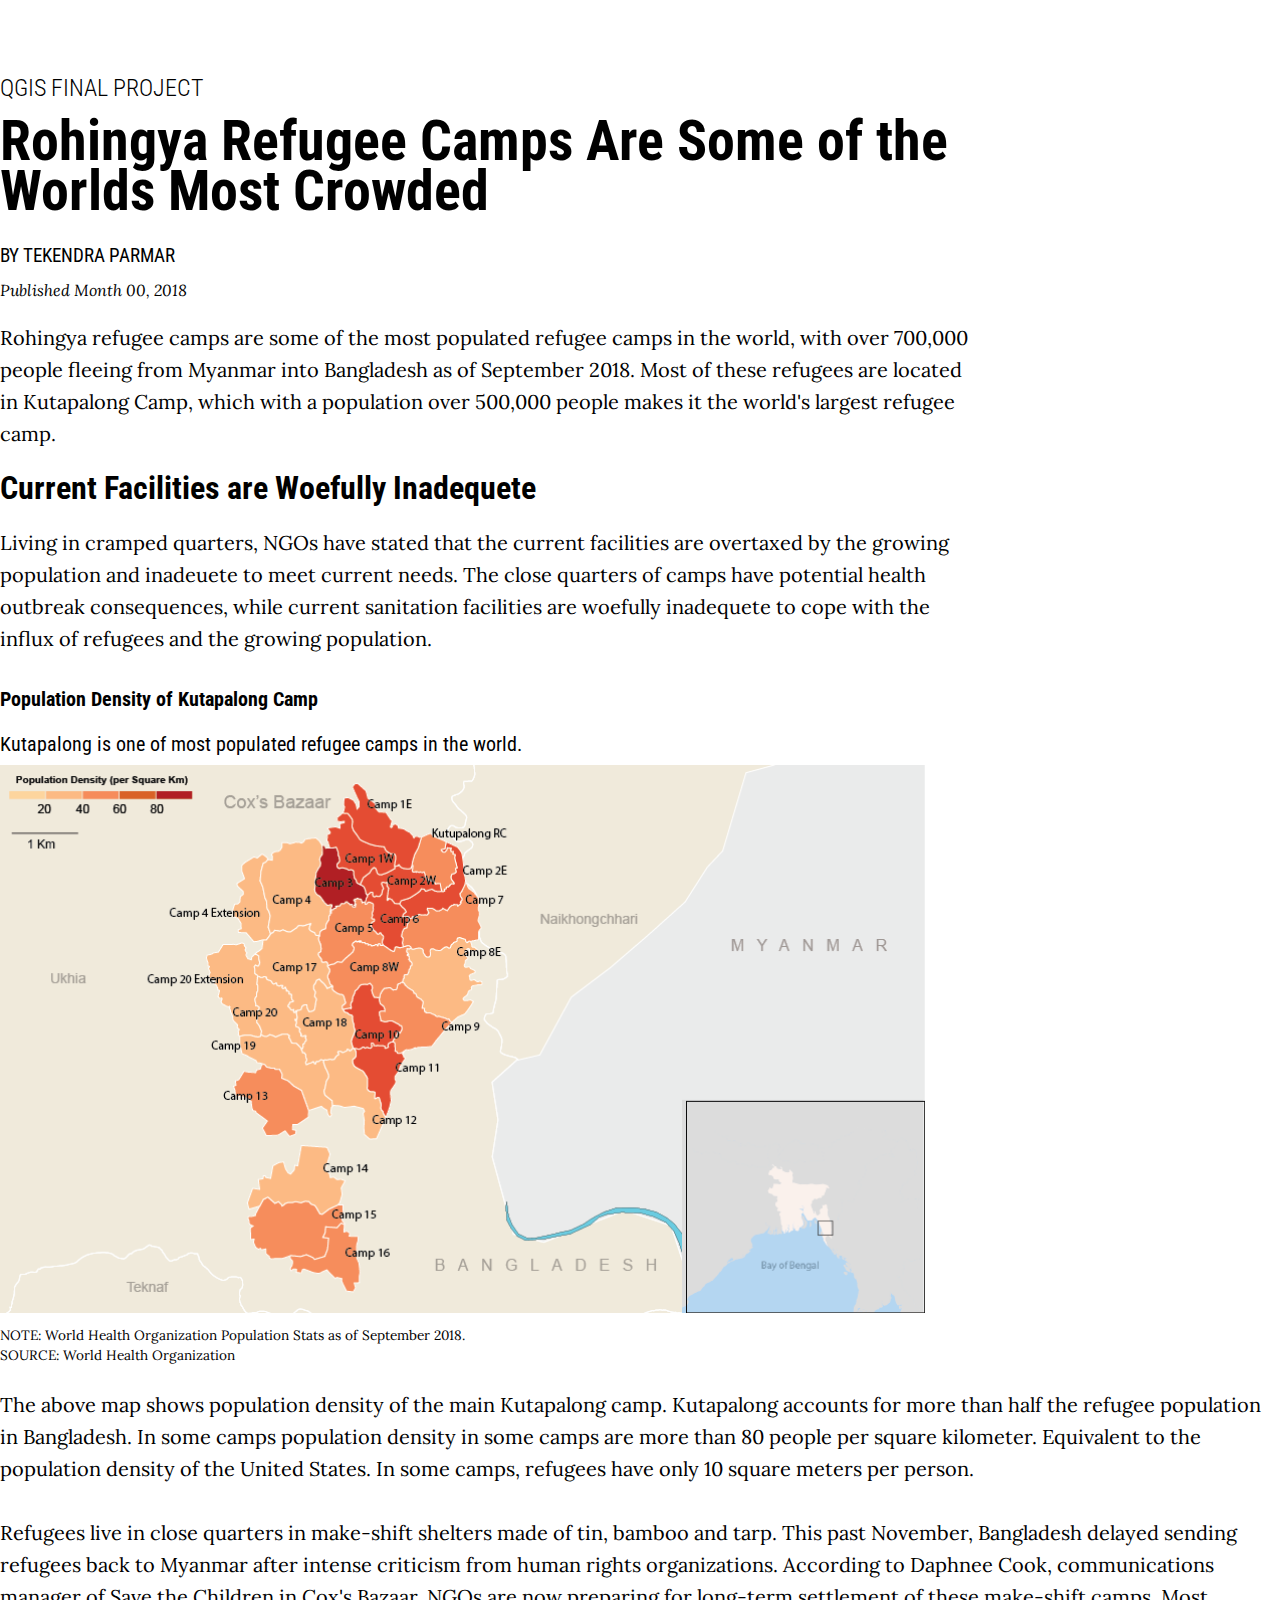
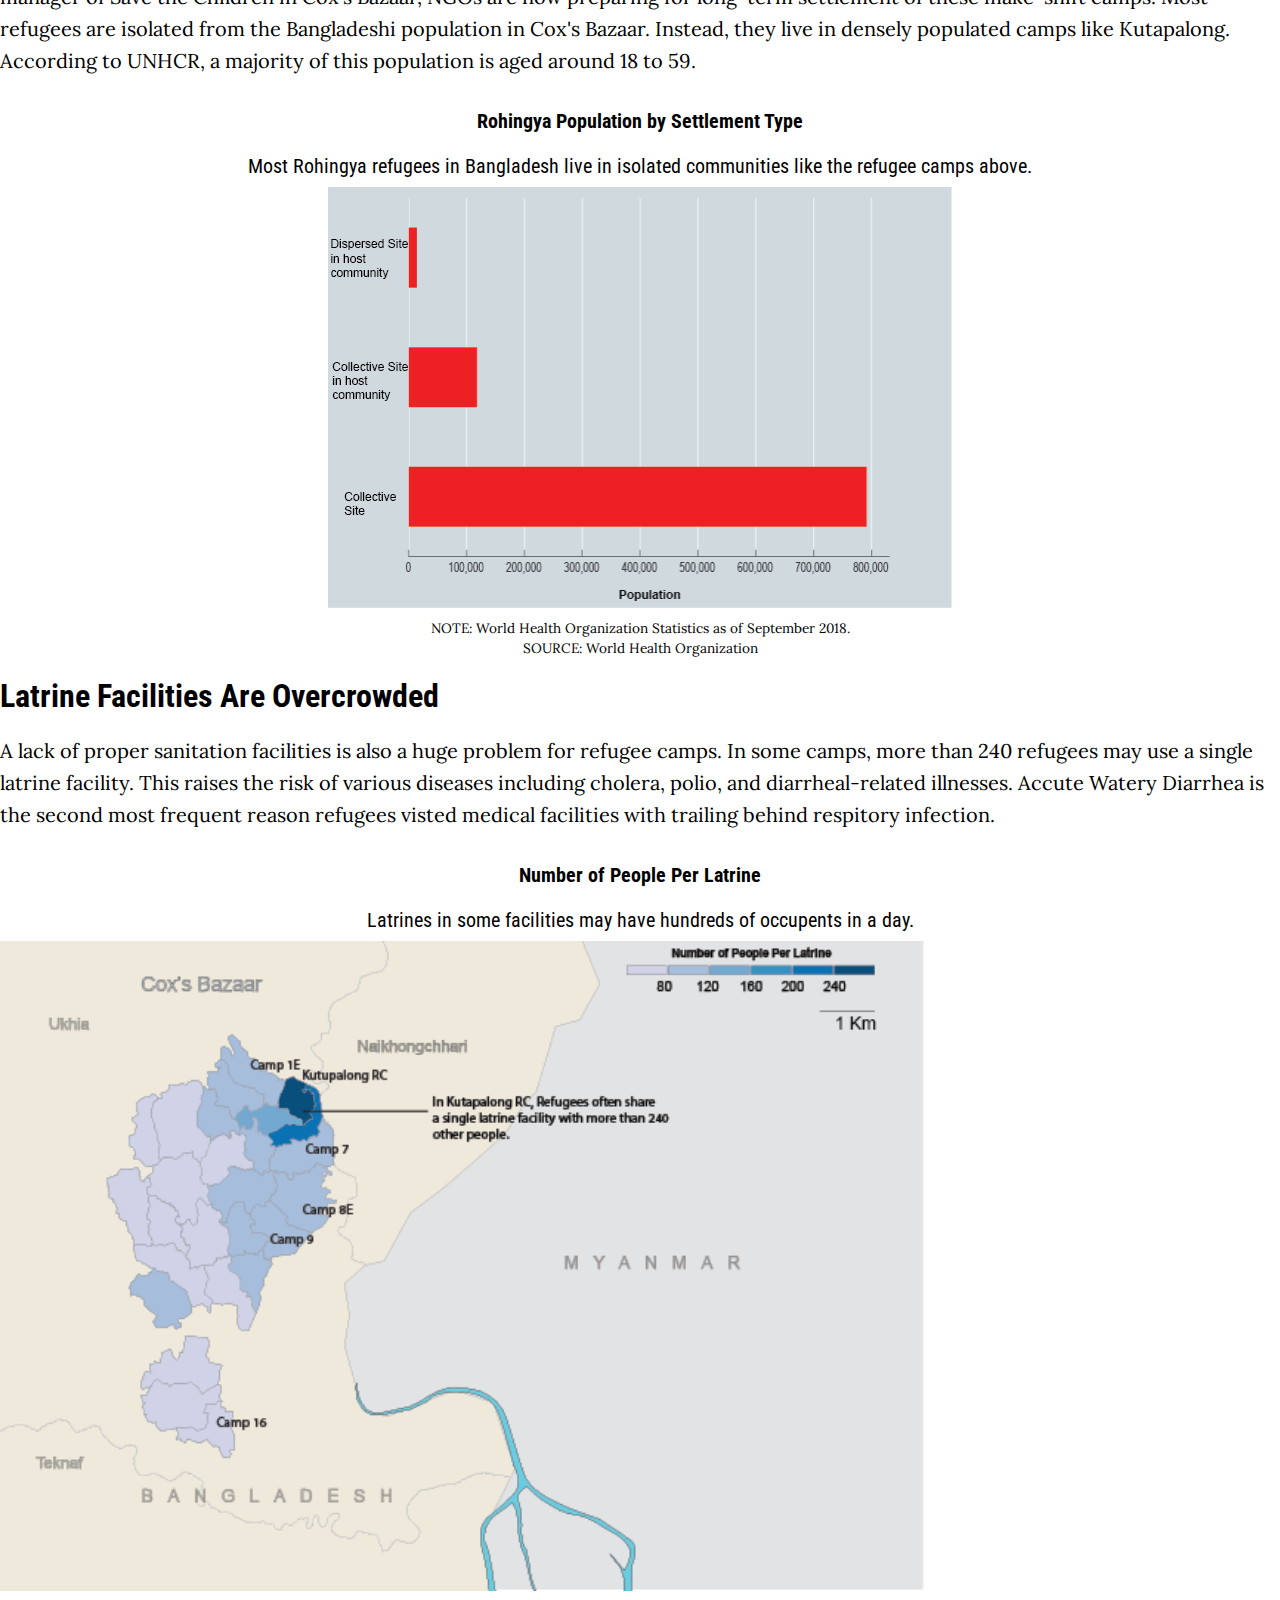
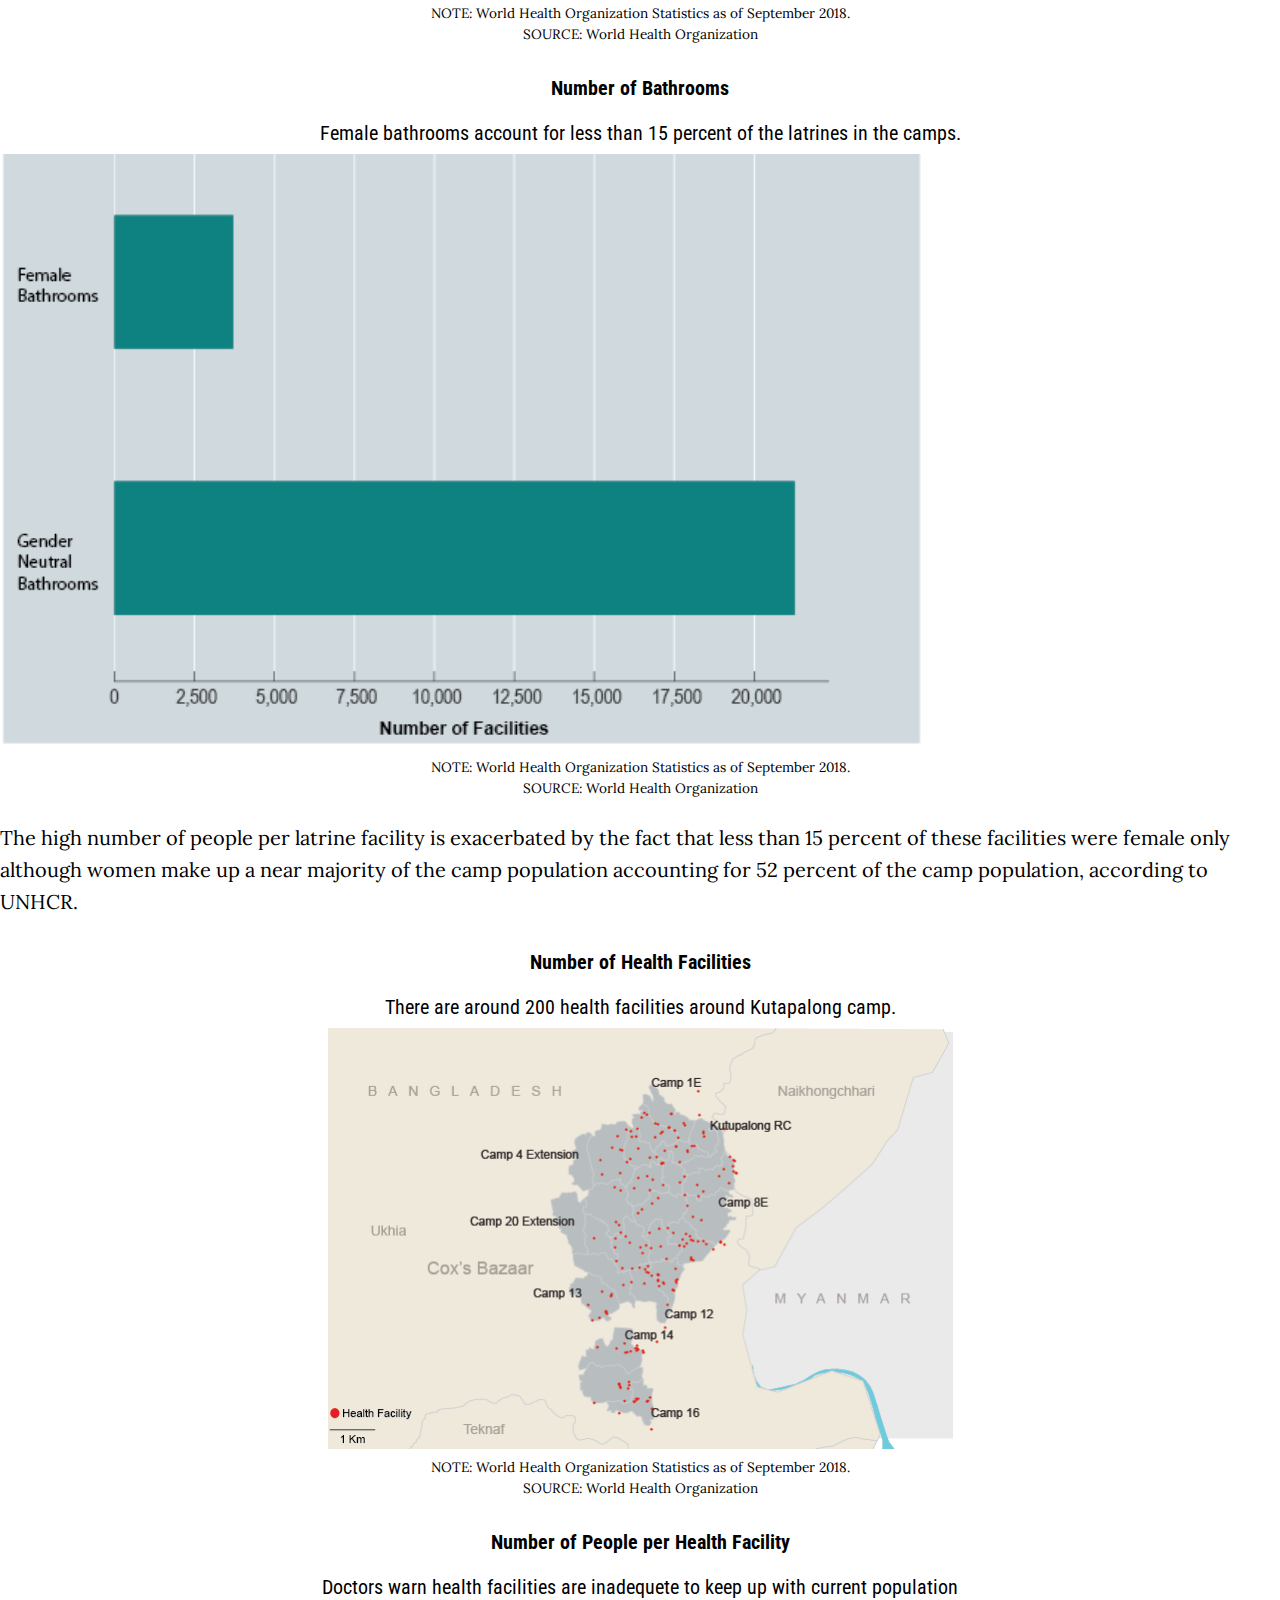
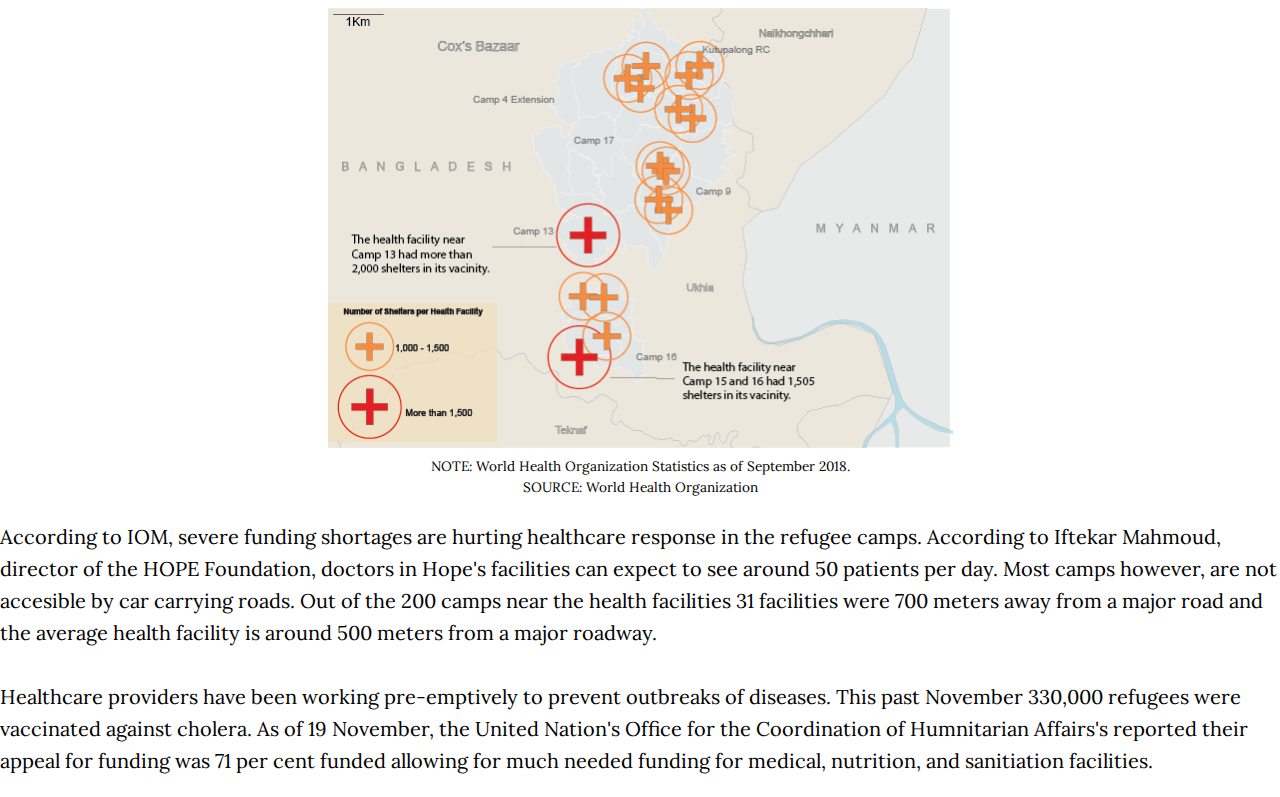
==== commit 9f9c9a4c: "update" ====
--- a/docs/index.html
+++ b/docs/index.html
@@ -28,7 +28,7 @@
             <div class="col-lg-10 ">
                 <p class="kicker super-font">QGIS FINAL PROJECT</p>
                 <h1 class="headline super-font">Rohingya Refugee Camps Are Some of the Worlds Most Crowded</h1>
-                <p class="credit super-font">BY Firstname Lastname</p>
+                <p class="credit super-font">BY Tekendra Parmar</p>
                 <p class="date sub-font">Published Month 00, 2018</p>
                 <p class="body-text sub-font">
                 Rohingya refugee camps are some of the most populated refugee camps in the world, with over 700,000 people fleeing from Myanmar into Bangladesh as of September 2018. Most of these refugees are located in Kutapalong Camp, which with a population over 500,000 people makes it the world's largest refugee camp. 
@@ -103,29 +103,25 @@
 
 
 <!-- start of two size B image -->
-<div class = "row>
-        <div class="row justify-content-center"> <!-- labels/deszcriptions and three charts for mobile -->
-            <div class= "col-12 col-md-6">
-                <p class="label super-font">Number of People per Latrine</p>
-                <p class="label-text super-font"> Latrines in some facilities may have hundreds of occupents in a day. </p>
-                <img class="image" src="style/images/LatrineDensityFinal_size_B.png" alt="image description">
-                <p class="note sub-font">NOTE: World Health Organization Statistics as of September 2018. <br>
-                SOURCE: World Health Organization
-                </p>
+    <div class = "row">
+            <div class= "row justify-content-center"> <!-- labels/deszcriptions and three charts for mobile -->
+                <div class= "col-12 col-md-6">
+                    <p class="label super-font">Number of People Per Latrine</p>
+                    <p class="label-text super-font"> Latrines in some facilities may have hundreds of occupents in a day. </p>
+                    <img class="image1" src="style/images/LatrineDensityFinal_size_B.png" alt="image description">
+                    <p class="note sub-font">NOTE: World Health Organization Statistics as of September 2018. <br>
+                    SOURCE: World Health Organization
+                    </p>
+                </div>
+                <div class = "col-12 col-md-6">
+                    <p class="label super-font">Number of Bathrooms</p>
+                    <p class="label-text super-font"> Female bathrooms account for less than 15 percent of the latrines in the camps.</p>
+                    <img class="image1" src="style/images/Latrines_Map_size_B.png" alt="image description">
+                    <p class="note sub-font">NOTE: World Health Organization Statistics as of September 2018. <br>
+                    SOURCE: World Health Organization
+                    </p>
             </div>
-        </div>
-
-        <div class="row justify-content-center"> <!-- labels/deszcriptions and three charts for mobile -->
-            <div class = "col-1w col-md-7">
-                <p class="label super-font">Number of Bathrooms</p>
-                <p class="label-text super-font"> Female bathrooms account for less than 15 percent of the latrines in the camps.</p>
-                <img class="image" src="style/images/Latrines_Map_size_B.png" alt="image description">
-                <p class="note sub-font">NOTE: World Health Organization Statistics as of September 2018. <br>
-                SOURCE: World Health Organization
-                </p>
-            </div>
-        </div>
-</div>
+    </div>
 
 <!-- end of one size B image -->
 
@@ -139,25 +135,11 @@
         </div>
 
 
-
-        <div class="row justify-content-center"> <!-- labels/deszcriptions and three charts for mobile -->
-            <div class="col-md-10"><!-- left -->
-                <p class="label super-font">Number of Bathrooms</p>
-                <p class="label-text super-font"> Female bathrooms account for less than 15 percent of the latrines in the camps.</p>
-                <img class="image" src="style/images/Latrines_Map_size_B.png" alt="image description">
-                <p class="note sub-font">NOTE: World Health Organization Statistics as of September 2018. <br>
-                SOURCE: World Health Organization
-                </p>
-            </div>
-        </div>
-
-
-
 <!-- start of one size B image -->
         <div class="row justify-content-center"> <!-- labels/deszcriptions and three charts for mobile -->
             <div class="col-md-10"><!-- left -->
-                <p class="label super-font">Number of People per Health Facility</p>
-                <p class="label-text super-font"> Doctors warn health facilities are inadequete to keep up with current population </p>
+                <p class="label super-font">Number of Health Facilities</p>
+                <p class="label-text super-font"> There are around 200 health facilities around Kutapalong camp. </p>
                 <img class="image" src="style/images/ListofHealthFacilitiesFinal_size_B.png" alt="image description">
                 <p class="note sub-font">NOTE: World Health Organization Statistics as of September 2018. <br>
                 SOURCE: World Health Organization
@@ -186,7 +168,8 @@
         <div class="row justify-content-center"><!-- headline and intro -->
             <div class="col-lg-10 ">
                 <p class="body-text sub-font">
-                According to IOM, severe funding shortages are hurting healthcare response in the refugee camps. According to Iftekar Mahmoud, director of the HOPE Foundation, doctors in Hope's facilities can expect to see around 50 patients per day. <br>
+                According to IOM, severe funding shortages are hurting healthcare response in the refugee camps. According to Iftekar Mahmoud, director of the HOPE Foundation, doctors in Hope's facilities can expect to see around 50 patients per day. Most camps however, are not accesible by car carrying roads. Out of the 200 camps near the health facilities 31 facilities were 700 meters away from a major road and the average health facility is around 500 meters from a major roadway. 
+                <br></br>
                 Healthcare providers have been working pre-emptively to prevent outbreaks of diseases. This past November 330,000 refugees were vaccinated against cholera.  As of 19 November, the United Nation's Office for the Coordination of Humnitarian Affairs's reported their appeal for funding was 71 per cent funded allowing for much needed funding for medical, nutrition, and sanitiation facilities. 
                 </p>
             </div>
@@ -194,20 +177,6 @@
 
 
 
-        
-        
-        
-        
-
-        
-        <div class="row justify-content-center"><!-- headline and intro -->
-        <div class="col-lg-10 ">
-            <p class="body-text sub-font">
-            Etiam porta sem malesuada magna mollis euismod. Aenean lacinia bibendum nulla sed consectetur. Nullam quis risus eget urna mollis ornare vel eu leo. Integer posuere erat a ante venenatis dapibus posuere velit aliquet. Fusce dapibus, tellus ac cursus commodo,<br>
-            tortor mauris condimentum nibh, ut fermentum massa justo sit amet risus. Duis mollis, est non commodo luctus, nisi erat porttitor ligula, eget lacinia odio sem nec elit. Nullam quis risus eget urna mollis ornare vel eu leo.
-            </p>
-        </div>
-        
         
         
         
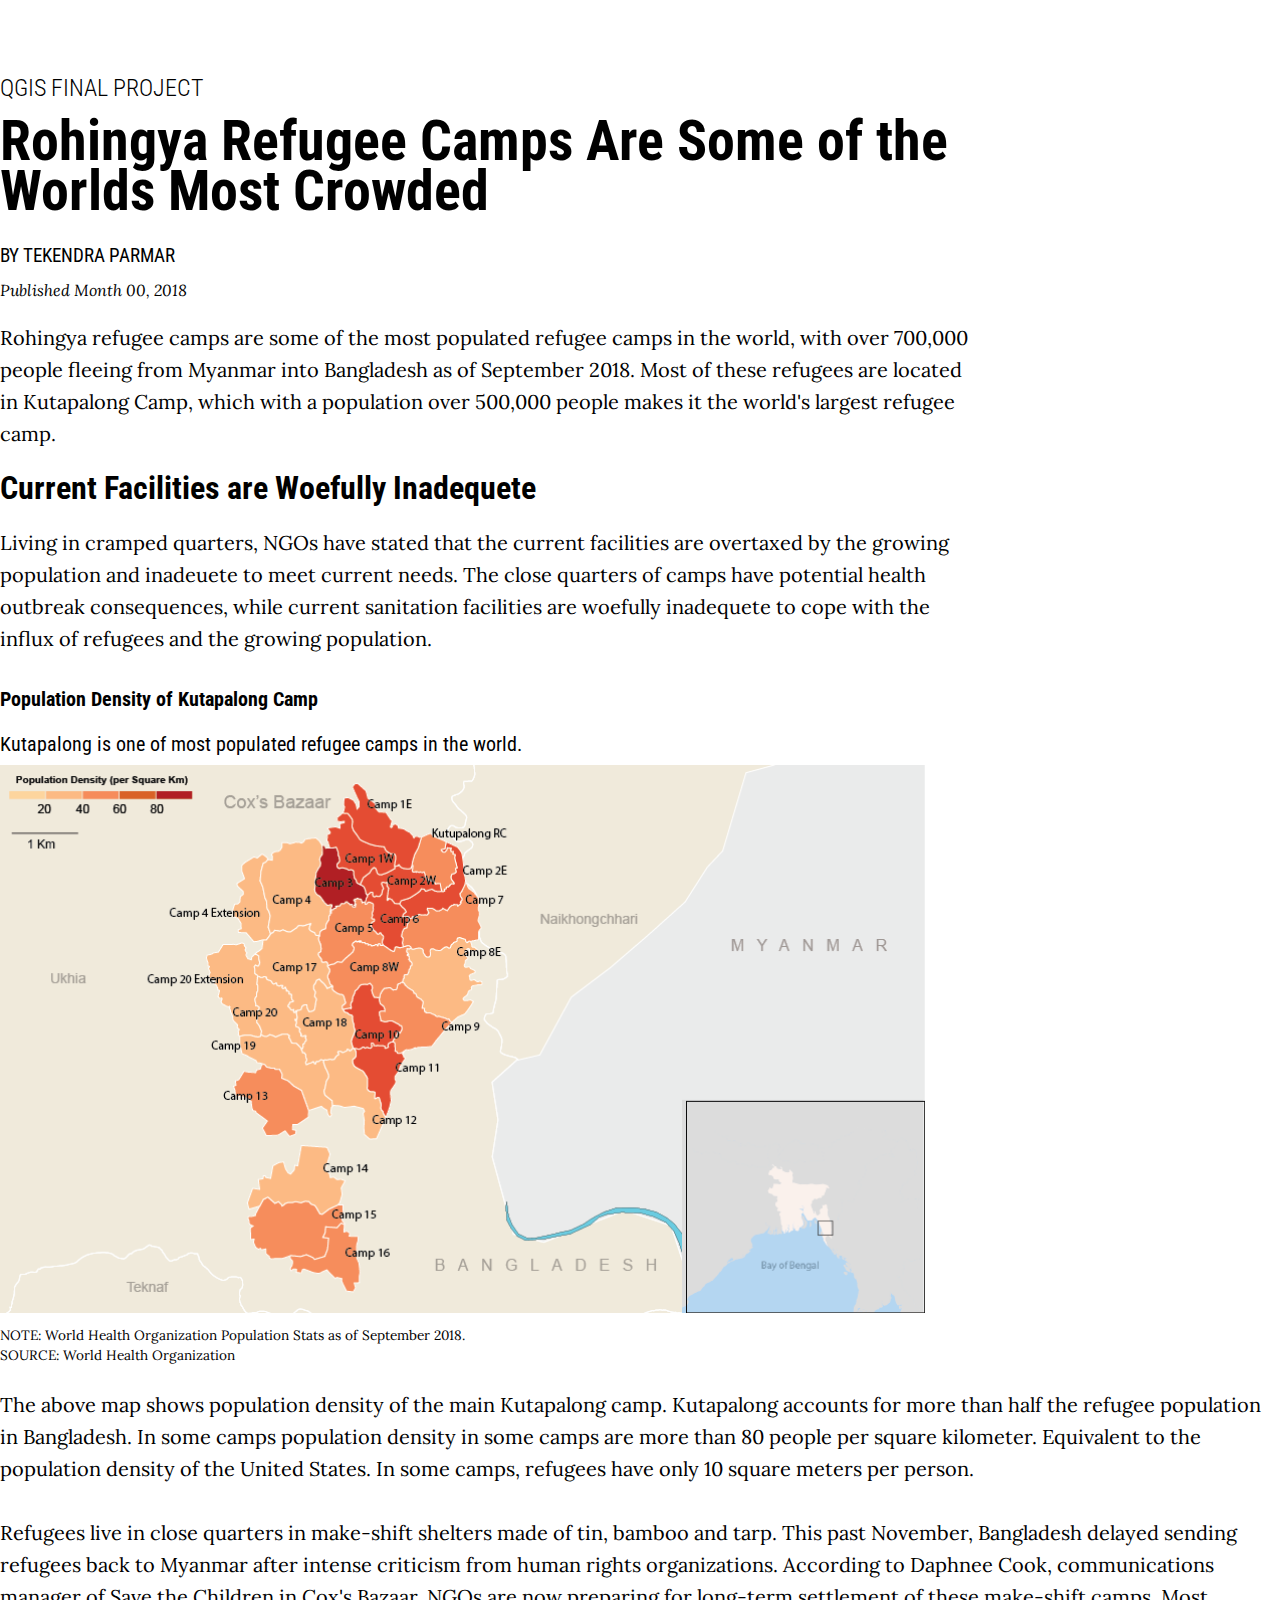
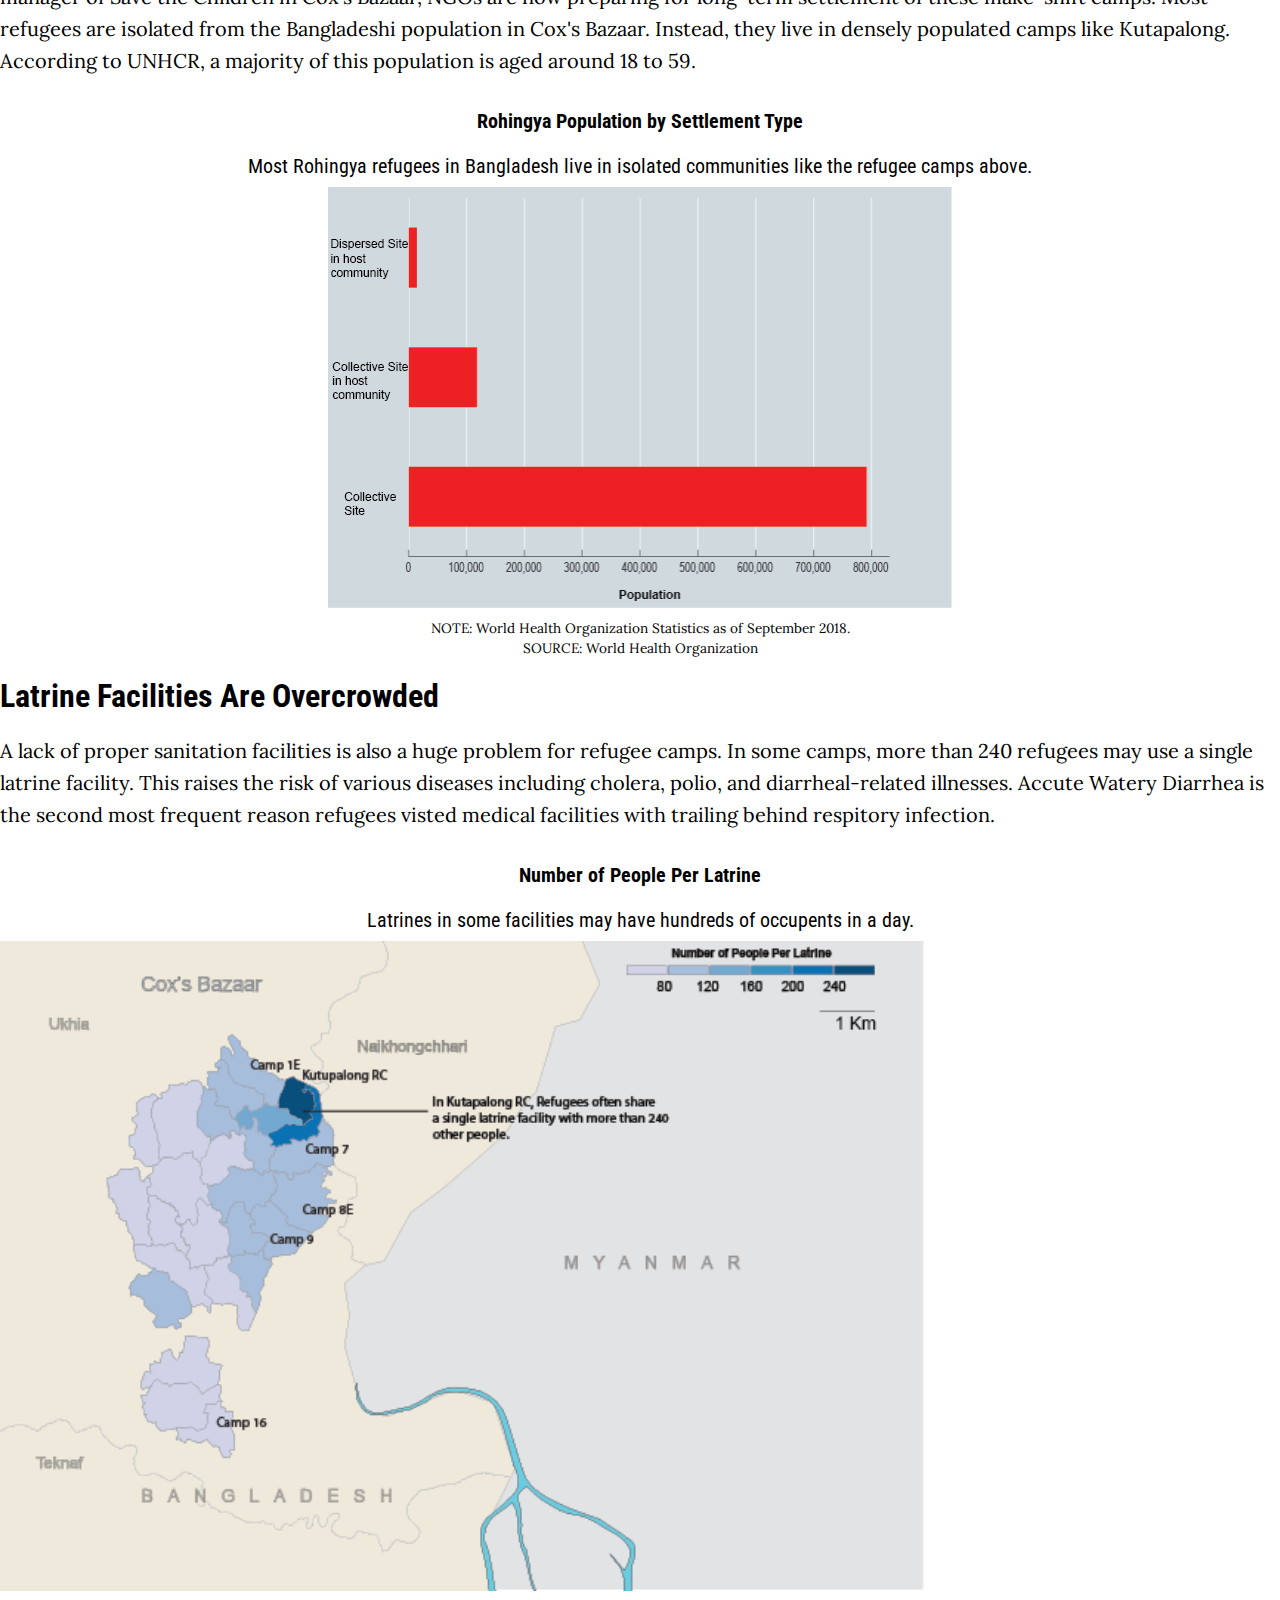
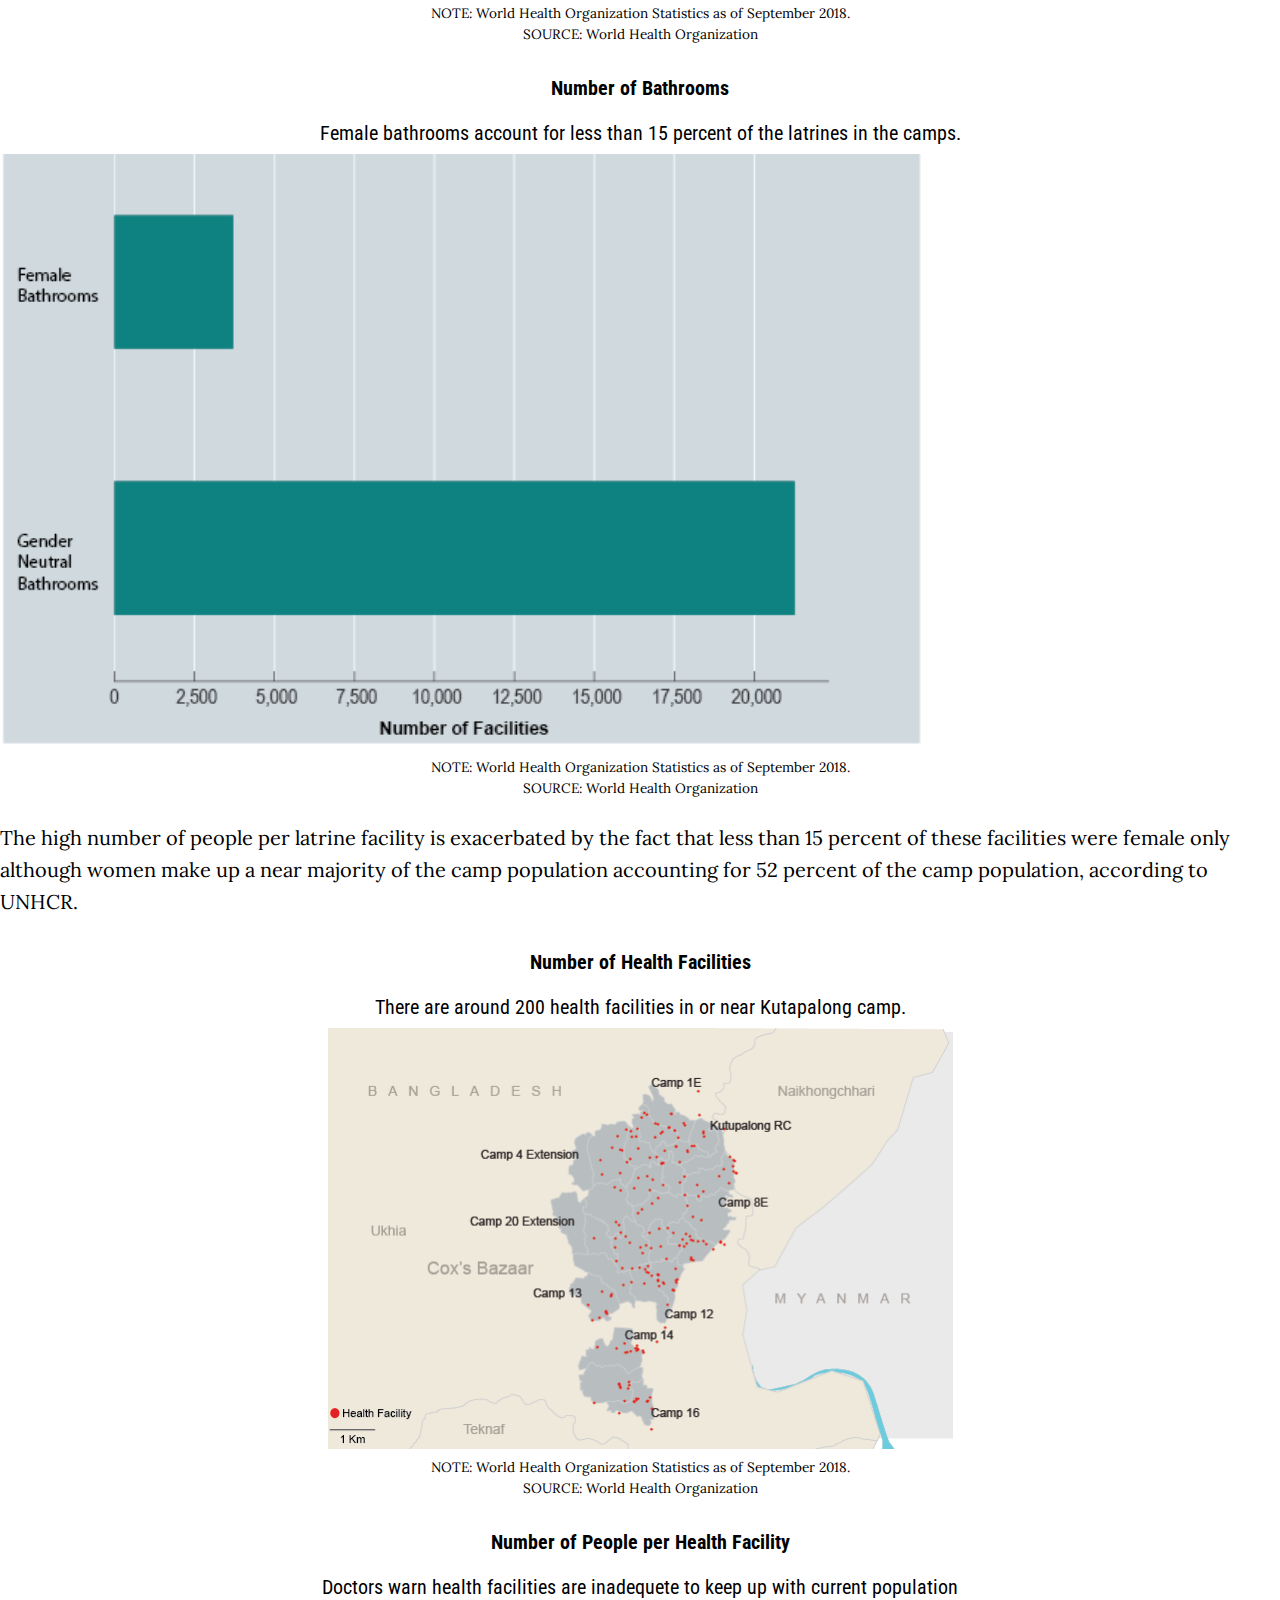
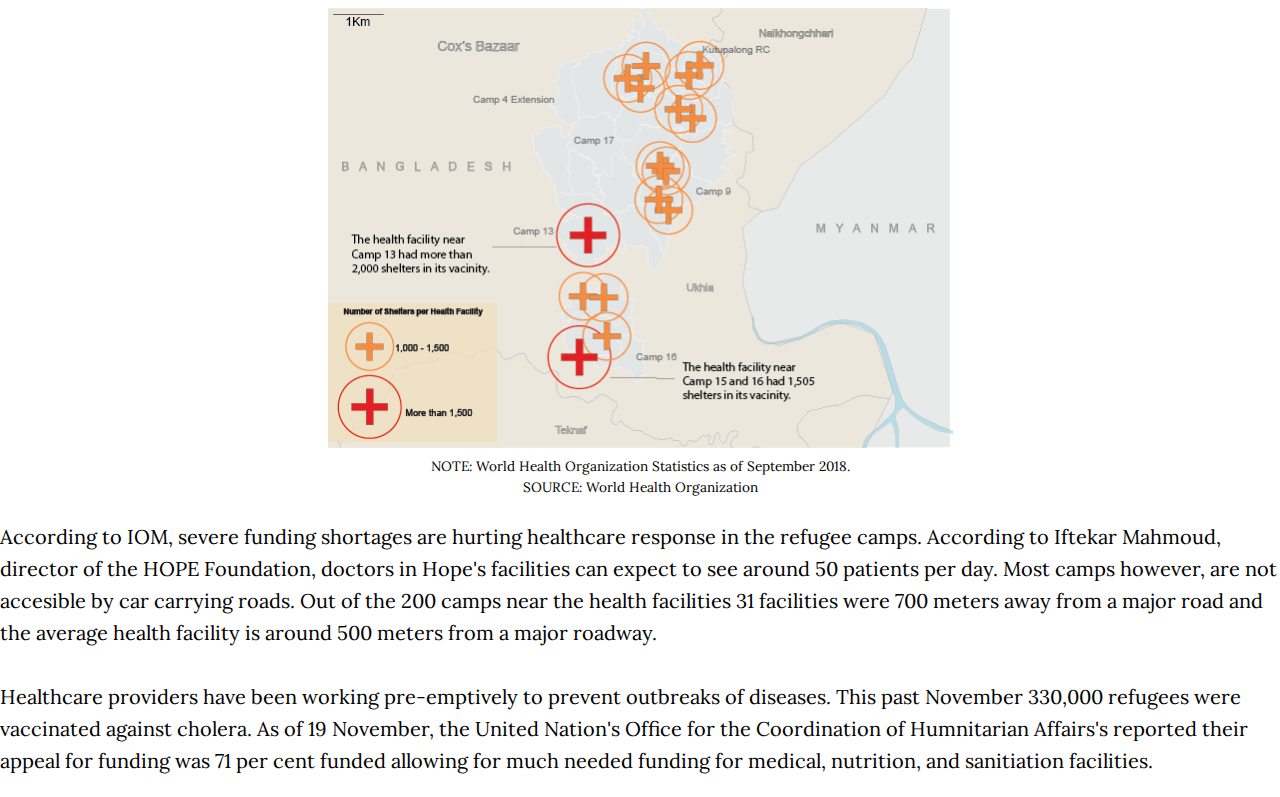
==== commit 3e3afd65: "updat" ====
--- a/docs/index.html
+++ b/docs/index.html
@@ -139,7 +139,7 @@
         <div class="row justify-content-center"> <!-- labels/deszcriptions and three charts for mobile -->
             <div class="col-md-10"><!-- left -->
                 <p class="label super-font">Number of Health Facilities</p>
-                <p class="label-text super-font"> There are around 200 health facilities around Kutapalong camp. </p>
+                <p class="label-text super-font"> There are around 200 health facilities in or near Kutapalong camp. </p>
                 <img class="image" src="style/images/ListofHealthFacilitiesFinal_size_B.png" alt="image description">
                 <p class="note sub-font">NOTE: World Health Organization Statistics as of September 2018. <br>
                 SOURCE: World Health Organization
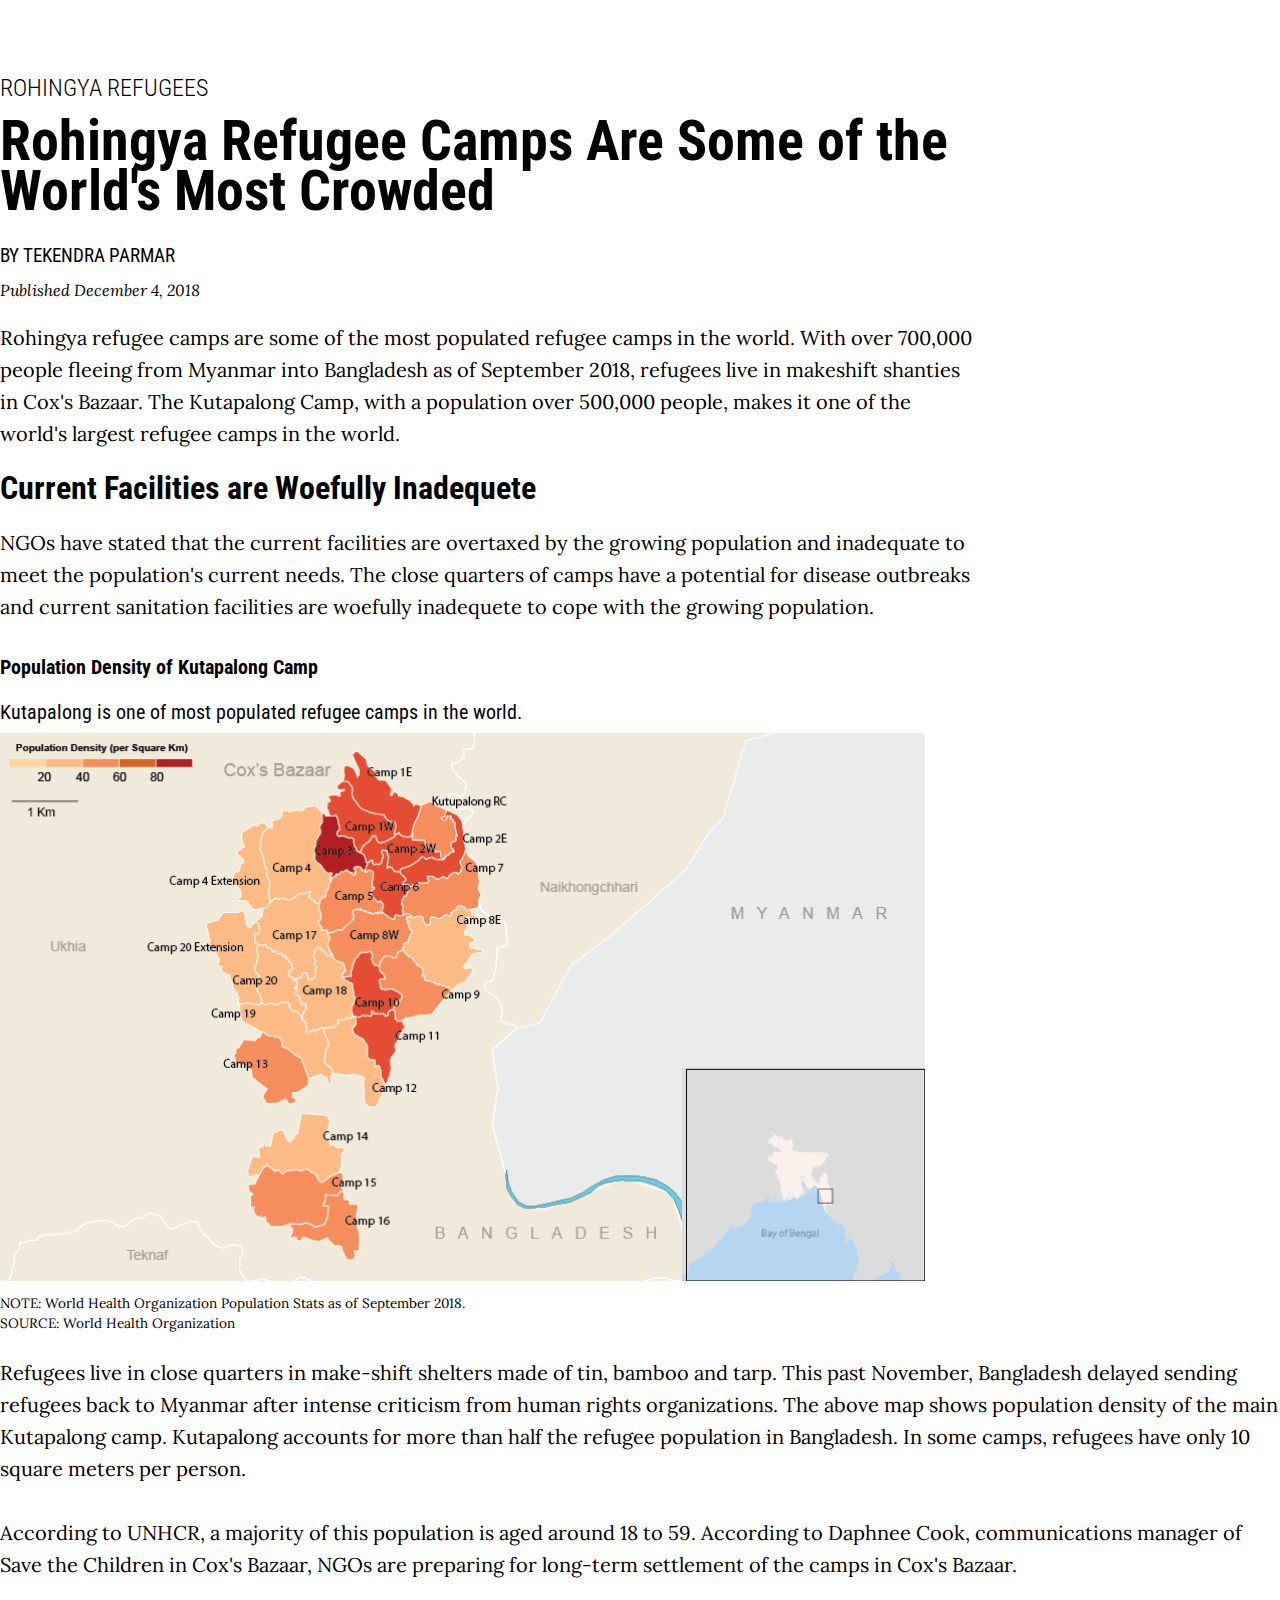
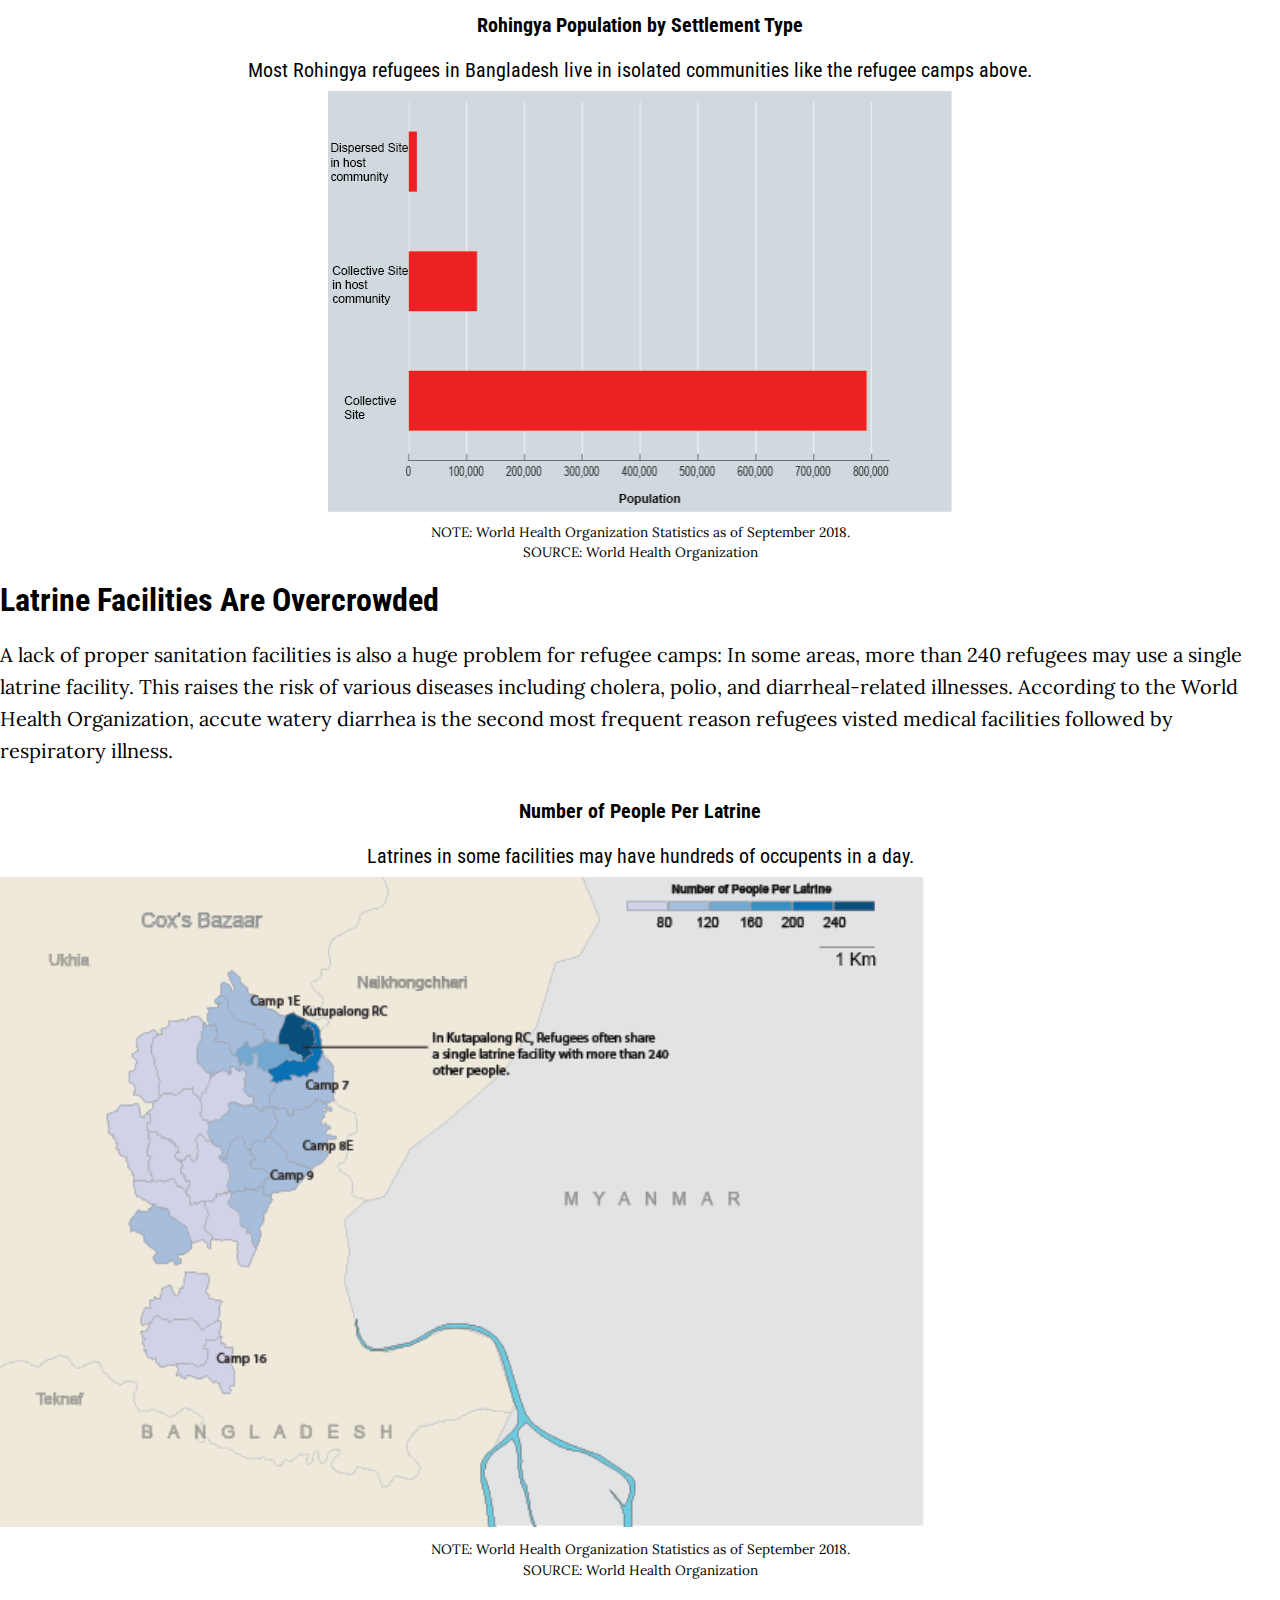
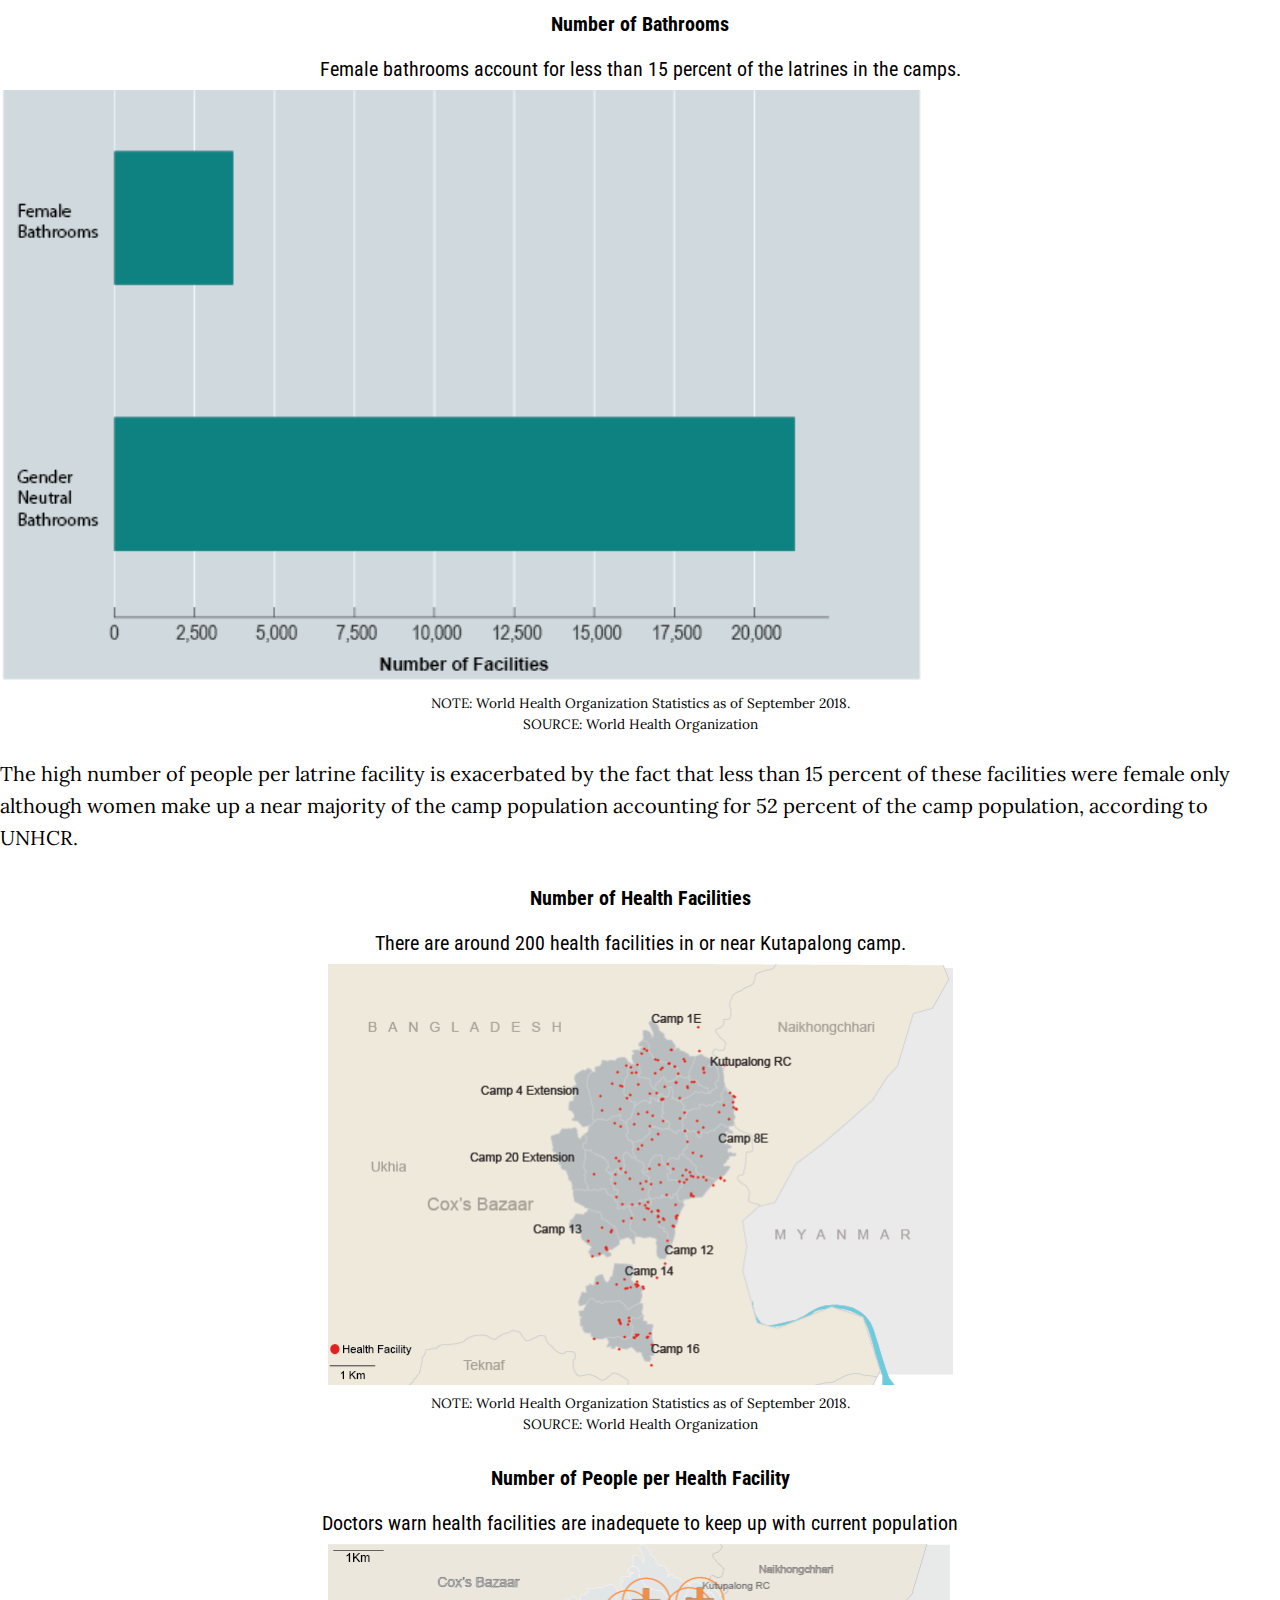
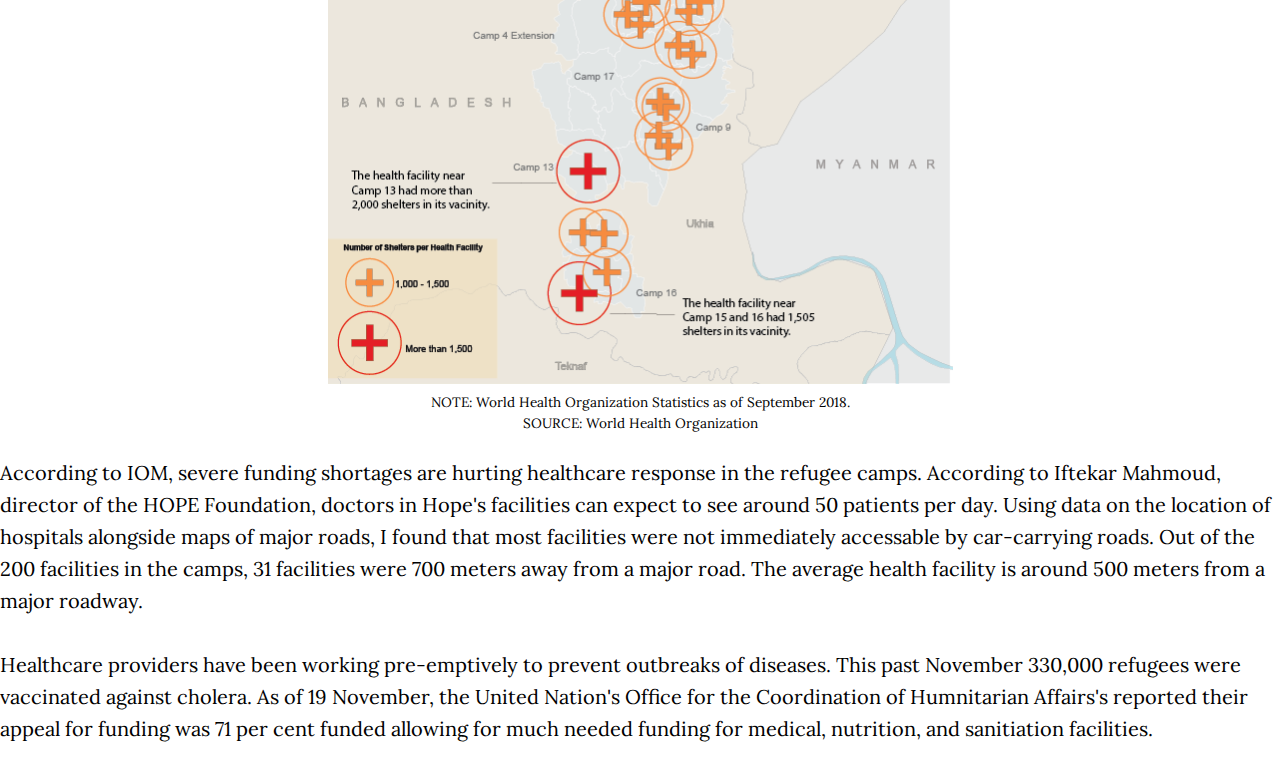
==== commit c2db1c94: "update" ====
--- a/docs/index.html
+++ b/docs/index.html
@@ -26,12 +26,13 @@
     <div class="container"><!-- start of the main container-->
         <div class="row justify-content-center"><!-- headline and intro -->
             <div class="col-lg-10 ">
-                <p class="kicker super-font">QGIS FINAL PROJECT</p>
-                <h1 class="headline super-font">Rohingya Refugee Camps Are Some of the Worlds Most Crowded</h1>
+                <p class="kicker super-font">Rohingya Refugees</p>
+                <h1 class="headline super-font">Rohingya Refugee Camps Are Some of the World's Most Crowded</h1>
                 <p class="credit super-font">BY Tekendra Parmar</p>
-                <p class="date sub-font">Published Month 00, 2018</p>
+                <p class="date sub-font">Published December 4, 2018</p>
                 <p class="body-text sub-font">
-                Rohingya refugee camps are some of the most populated refugee camps in the world, with over 700,000 people fleeing from Myanmar into Bangladesh as of September 2018. Most of these refugees are located in Kutapalong Camp, which with a population over 500,000 people makes it the world's largest refugee camp. 
+                Rohingya refugee camps are some of the most populated refugee camps in the world. With over 700,000 people fleeing from Myanmar into Bangladesh as of September 2018, refugees live in makeshift shanties in Cox's Bazaar. The Kutapalong Camp, with a population over 500,000 people, makes it one of the world's largest refugee camps in the world. 
+
                 </p>
             </div>
         </div>
@@ -45,7 +46,7 @@
             <div class="col-lg-10 ">
                 <p class="subhead super-font">Current Facilities are Woefully Inadequete</p>
                 <p class="body-text sub-font">
-                Living in cramped quarters, NGOs have stated that the current facilities are overtaxed by the growing population and inadeuete to meet current needs. The close quarters of camps have potential health outbreak consequences, while current sanitation facilities are woefully inadequete to cope with the influx of refugees and the growing population. <br>
+                NGOs have stated that the current facilities are overtaxed by the growing population and inadequate to meet the population's current needs. The close quarters of camps have a potential for disease outbreaks and  current sanitation facilities are woefully inadequete to cope with the growing population. <br>
                 </p>
             </div>
         </div>
@@ -67,9 +68,9 @@
         <div class="row justify-content-center"><!-- headline and intro -->
             <div class="col-lg-10 ">
                 <p class="body-text sub-font">
-                The above map shows population density of the main Kutapalong camp. Kutapalong accounts for more than half the refugee population in Bangladesh. In some camps population density in some camps are more than 80 people per square kilometer. Equivalent to the population density of the United States. In some camps, refugees have only 10 square meters per person. <br>
+                 Refugees live in close quarters in make-shift shelters made of tin, bamboo and tarp. This past November, Bangladesh delayed sending refugees back to Myanmar after intense criticism from human rights organizations. The above map shows population density of the main Kutapalong camp. Kutapalong accounts for more than half the refugee population in Bangladesh. In some camps, refugees have only 10 square meters per person. <br>
                 <br>
-                Refugees live in close quarters in make-shift shelters made of tin, bamboo and tarp. This past November, Bangladesh delayed sending refugees back to Myanmar after intense criticism from human rights organizations. According to Daphnee Cook, communications manager of Save the Children in Cox's Bazaar, NGOs are now preparing for long-term settlement of these make-shift camps. Most refugees are isolated from the Bangladeshi population in Cox's Bazaar. Instead, they live in densely populated camps like Kutapalong. According to UNHCR, a majority of this population is aged around 18 to 59. 
+               According to UNHCR, a majority of this population is aged around 18 to 59. According to Daphnee Cook, communications manager of Save the Children in Cox's Bazaar, NGOs are preparing for long-term settlement of the camps in Cox's Bazaar.
                 </p>
             </div>
         </div>
@@ -95,7 +96,7 @@
                 <p class="subhead super-font">Latrine Facilities Are Overcrowded</p>                
 
                 <p class="body-text sub-font">
-                 A lack of proper sanitation facilities is also a huge problem for refugee camps. In some camps, more than 240 refugees may use a single latrine facility. This raises the risk of various diseases including cholera, polio, and diarrheal-related illnesses. Accute Watery Diarrhea is the second most frequent reason refugees visted medical facilities with trailing behind respitory infection.  <br>
+                 A lack of proper sanitation facilities is also a huge problem for refugee camps: In some areas, more than 240 refugees may use a single latrine facility. This raises the risk of various diseases including cholera, polio, and diarrheal-related illnesses. According to the World Health Organization, accute watery diarrhea is the second most frequent reason refugees visted medical facilities followed by respiratory illness.  <br>
                 </p>
             </div>
         </div> 
@@ -168,7 +169,7 @@
         <div class="row justify-content-center"><!-- headline and intro -->
             <div class="col-lg-10 ">
                 <p class="body-text sub-font">
-                According to IOM, severe funding shortages are hurting healthcare response in the refugee camps. According to Iftekar Mahmoud, director of the HOPE Foundation, doctors in Hope's facilities can expect to see around 50 patients per day. Most camps however, are not accesible by car carrying roads. Out of the 200 camps near the health facilities 31 facilities were 700 meters away from a major road and the average health facility is around 500 meters from a major roadway. 
+                According to IOM, severe funding shortages are hurting healthcare response in the refugee camps. According to Iftekar Mahmoud, director of the HOPE Foundation, doctors in Hope's facilities can expect to see around 50 patients per day. Using data on the location of hospitals alongside maps of major roads, I found that most facilities were not immediately accessable by car-carrying roads. Out of the 200 facilities in the camps, 31 facilities were 700 meters away from a major road. The average health facility is around 500 meters from a major roadway. 
                 <br></br>
                 Healthcare providers have been working pre-emptively to prevent outbreaks of diseases. This past November 330,000 refugees were vaccinated against cholera.  As of 19 November, the United Nation's Office for the Coordination of Humnitarian Affairs's reported their appeal for funding was 71 per cent funded allowing for much needed funding for medical, nutrition, and sanitiation facilities. 
                 </p>
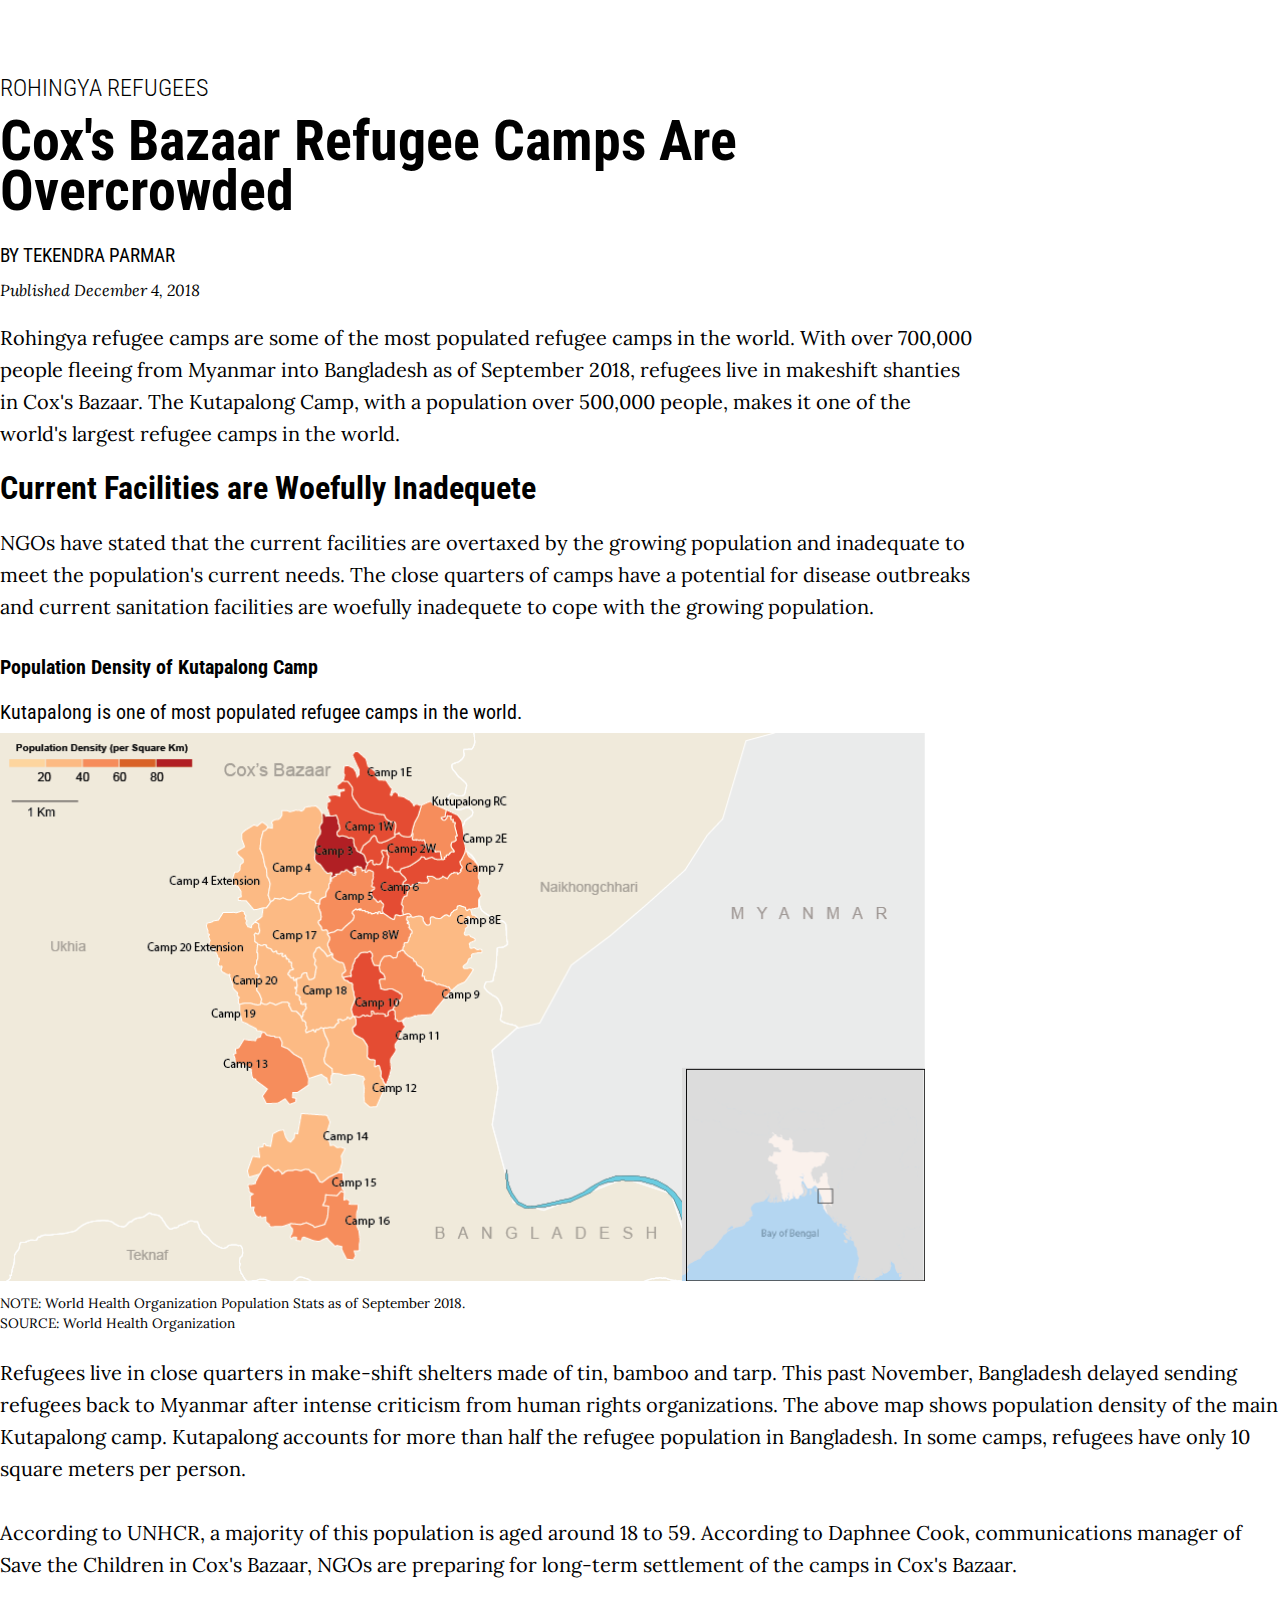
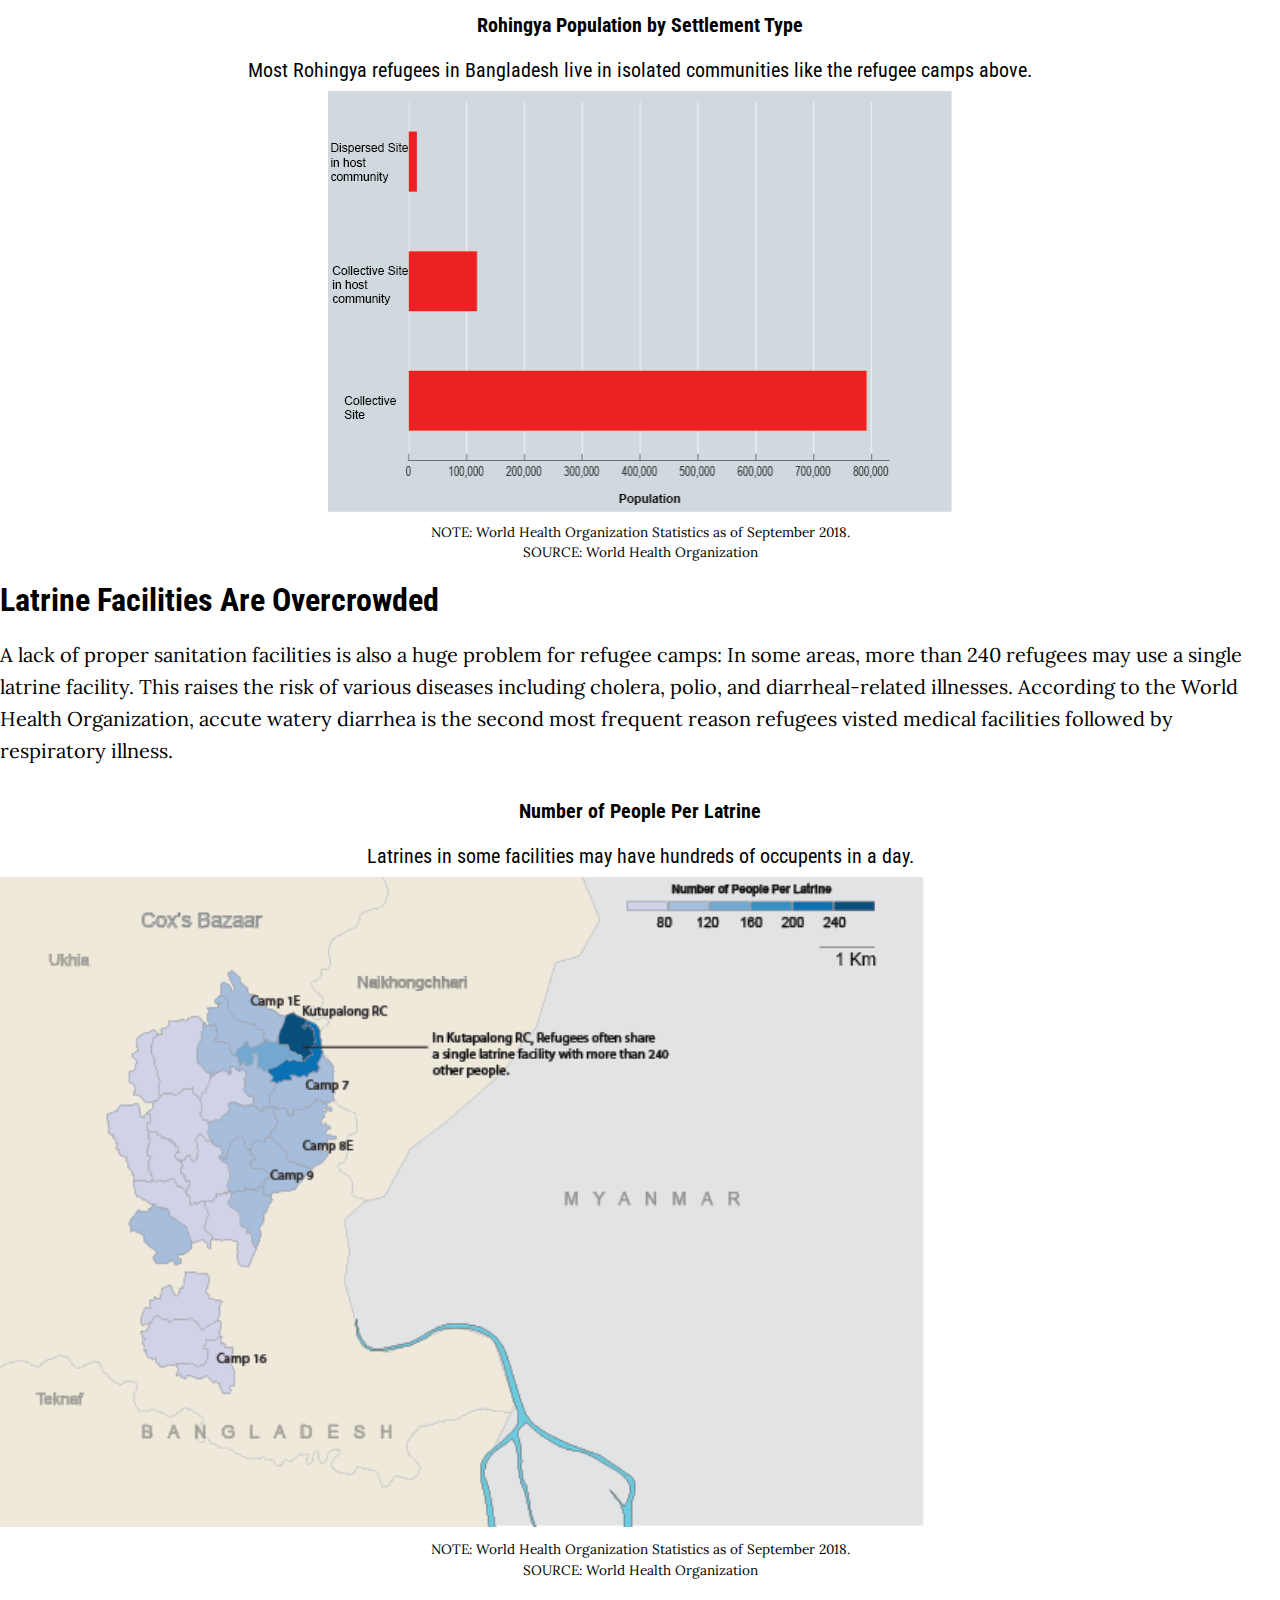
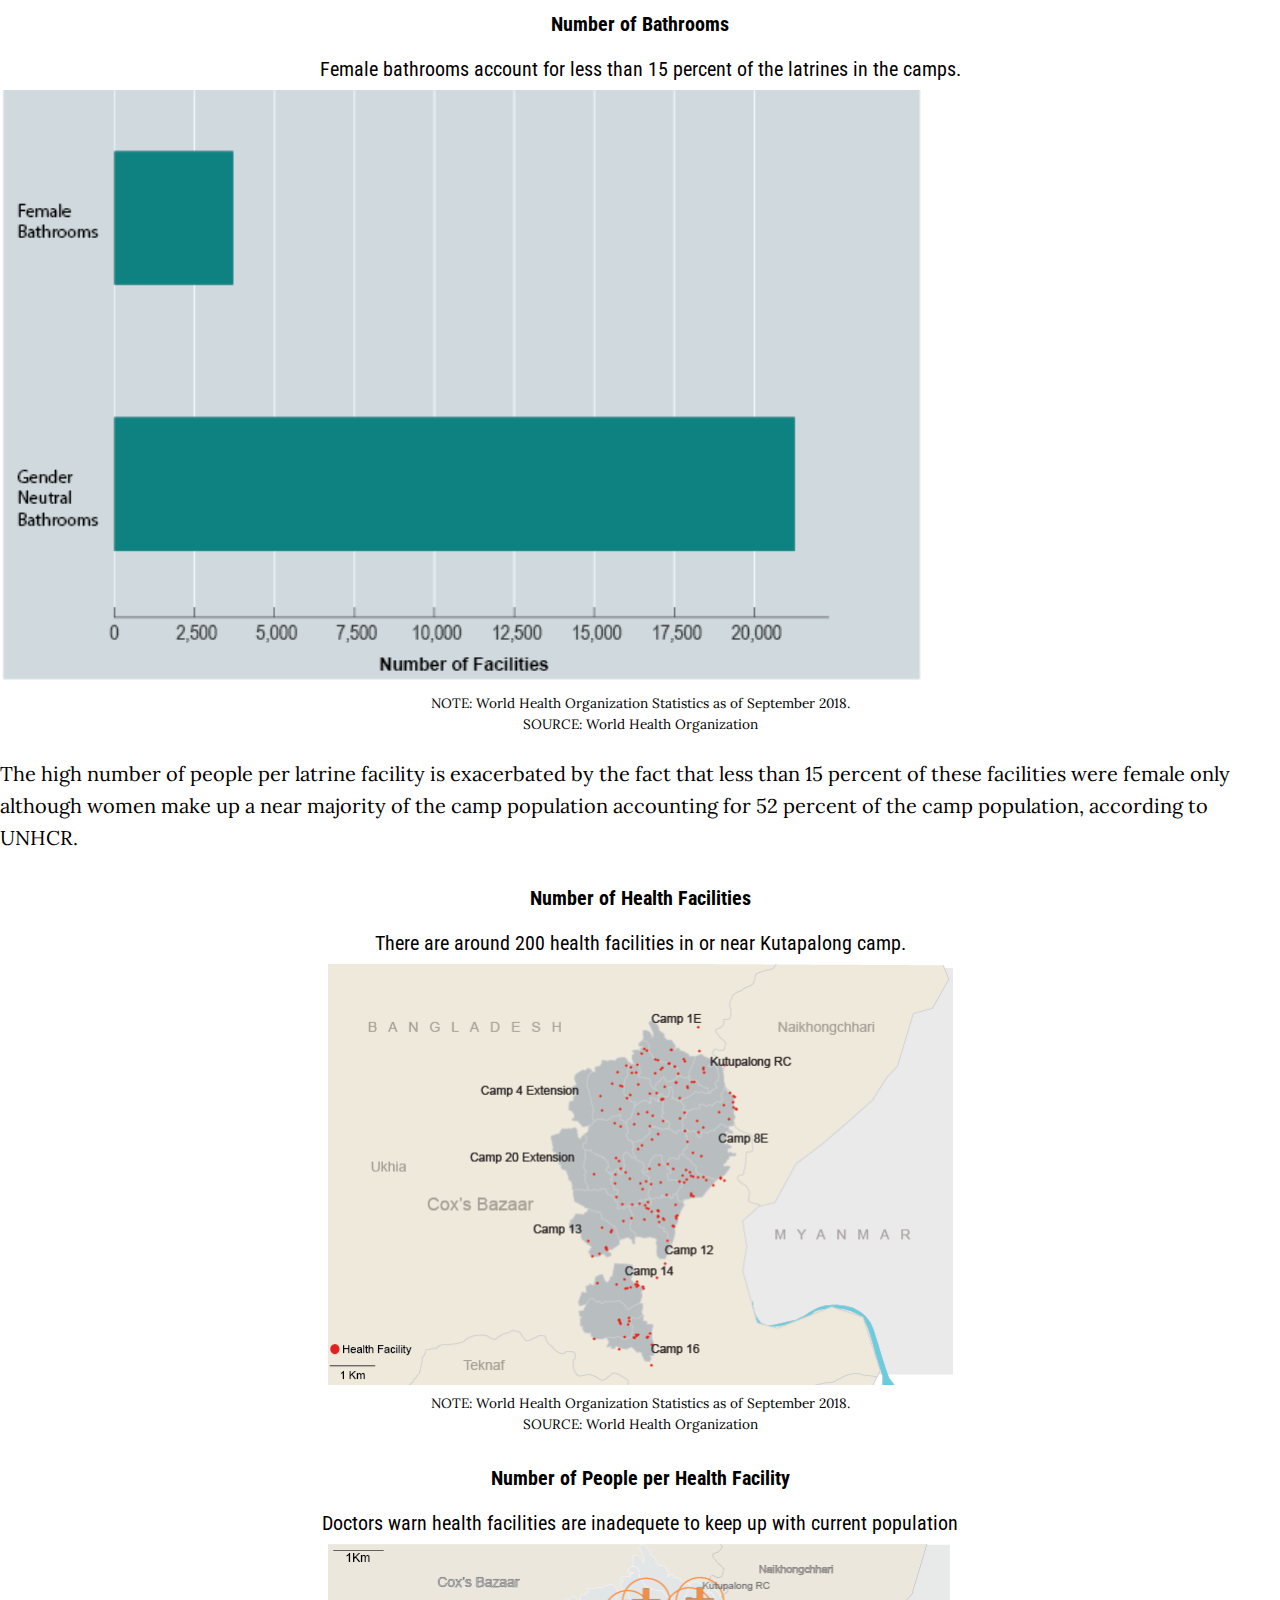
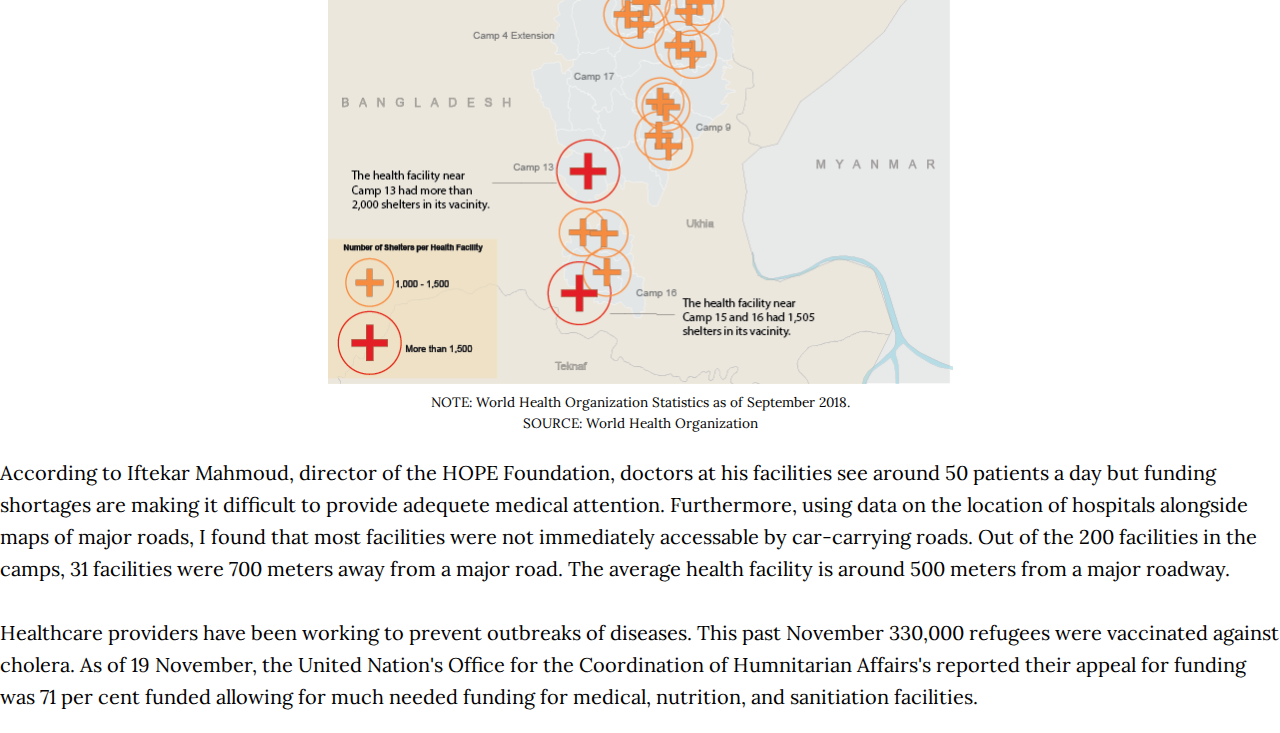
==== commit a0c87396: "update" ====
--- a/docs/index.html
+++ b/docs/index.html
@@ -27,7 +27,7 @@
         <div class="row justify-content-center"><!-- headline and intro -->
             <div class="col-lg-10 ">
                 <p class="kicker super-font">Rohingya Refugees</p>
-                <h1 class="headline super-font">Rohingya Refugee Camps Are Some of the World's Most Crowded</h1>
+                <h1 class="headline super-font">Cox's Bazaar Refugee Camps Are Overcrowded</h1>
                 <p class="credit super-font">BY Tekendra Parmar</p>
                 <p class="date sub-font">Published December 4, 2018</p>
                 <p class="body-text sub-font">
@@ -169,9 +169,9 @@
         <div class="row justify-content-center"><!-- headline and intro -->
             <div class="col-lg-10 ">
                 <p class="body-text sub-font">
-                According to IOM, severe funding shortages are hurting healthcare response in the refugee camps. According to Iftekar Mahmoud, director of the HOPE Foundation, doctors in Hope's facilities can expect to see around 50 patients per day. Using data on the location of hospitals alongside maps of major roads, I found that most facilities were not immediately accessable by car-carrying roads. Out of the 200 facilities in the camps, 31 facilities were 700 meters away from a major road. The average health facility is around 500 meters from a major roadway. 
+                According to Iftekar Mahmoud, director of the HOPE Foundation, doctors at his facilities see around 50 patients a day but funding shortages are making it difficult to provide adequete medical attention. Furthermore, using data on the location of hospitals alongside maps of major roads, I found that most facilities were not immediately accessable by car-carrying roads. Out of the 200 facilities in the camps, 31 facilities were 700 meters away from a major road. The average health facility is around 500 meters from a major roadway. 
                 <br></br>
-                Healthcare providers have been working pre-emptively to prevent outbreaks of diseases. This past November 330,000 refugees were vaccinated against cholera.  As of 19 November, the United Nation's Office for the Coordination of Humnitarian Affairs's reported their appeal for funding was 71 per cent funded allowing for much needed funding for medical, nutrition, and sanitiation facilities. 
+                Healthcare providers have been working to prevent outbreaks of diseases. This past November 330,000 refugees were vaccinated against cholera.  As of 19 November, the United Nation's Office for the Coordination of Humnitarian Affairs's reported their appeal for funding was 71 per cent funded allowing for much needed funding for medical, nutrition, and sanitiation facilities. 
                 </p>
             </div>
         </div>
